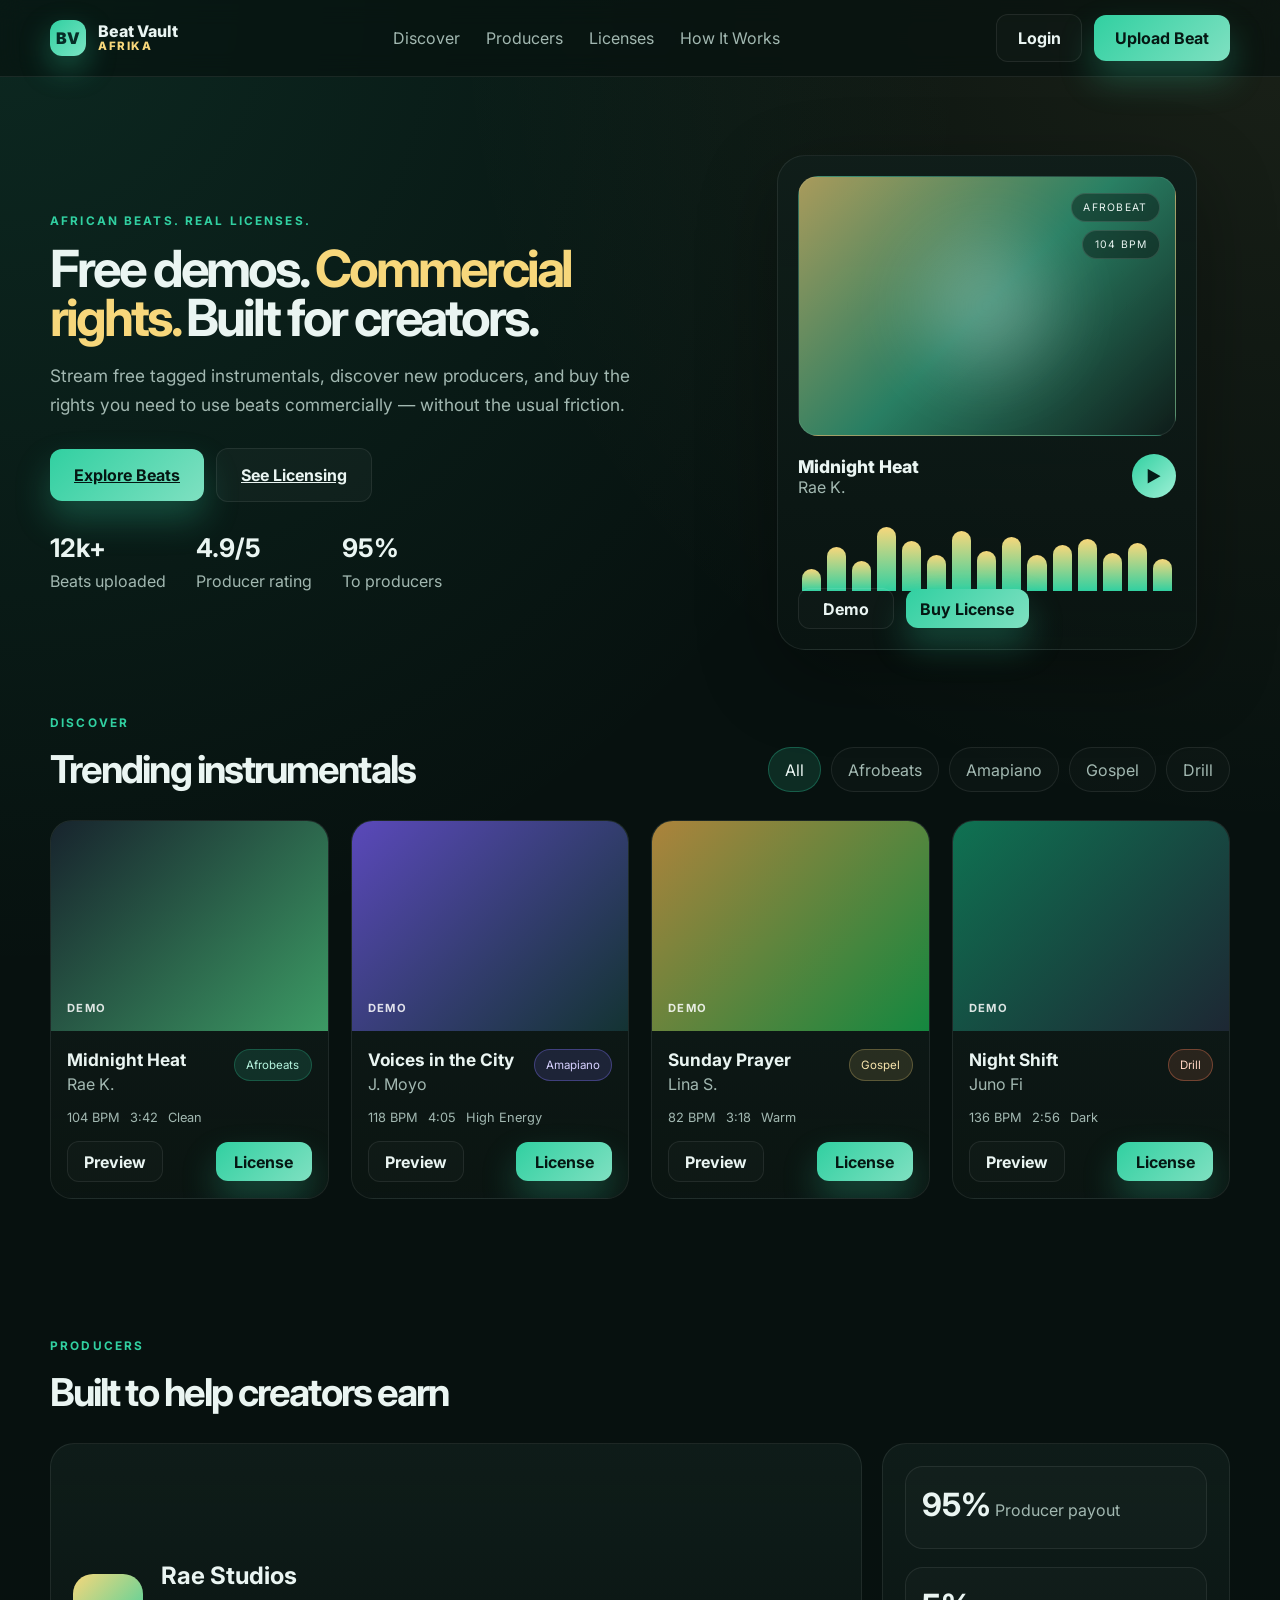
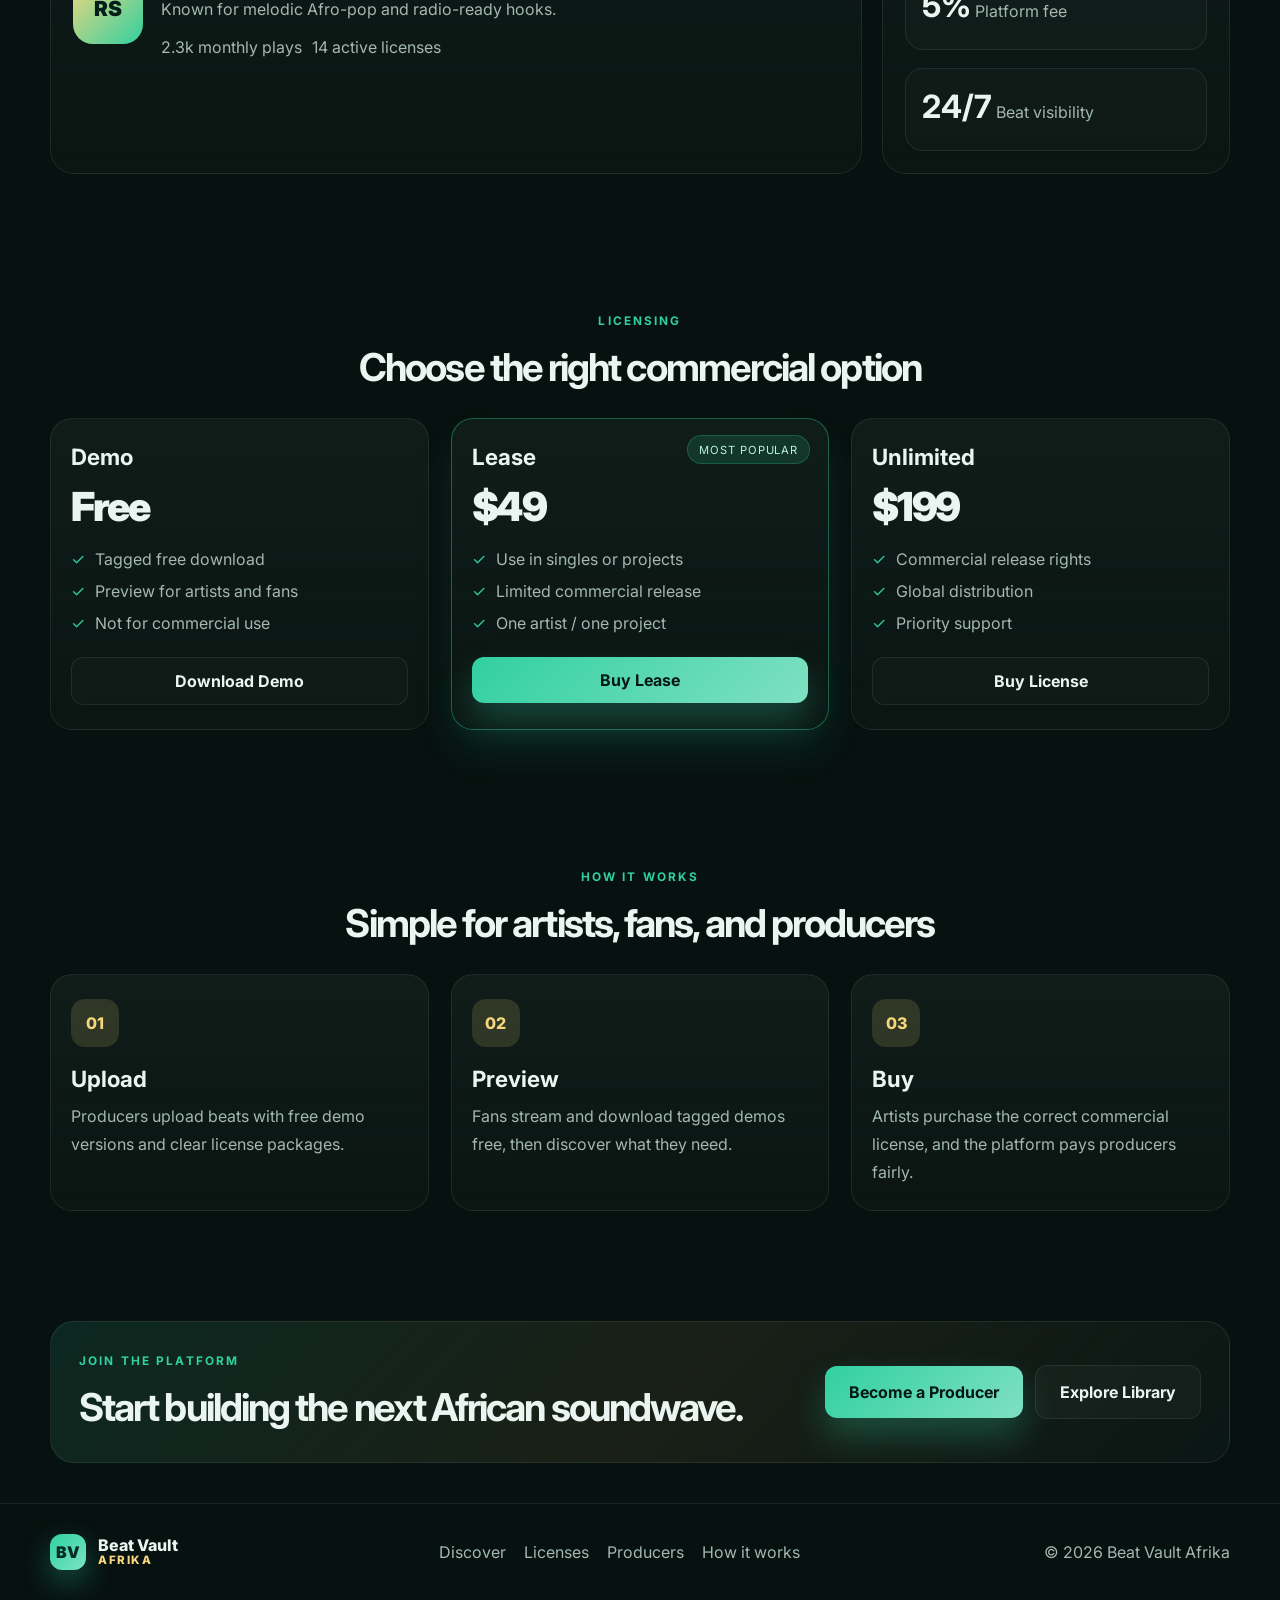
==== index.html @ 8d19d725 "Build the initial Beat Vault Afrika landing page and marketplace homepage for the new instrumental p" ====
<!DOCTYPE html>
<html lang="en">
  <head>
    <meta charset="UTF-8" />
    <meta name="viewport" content="width=device-width, initial-scale=1.0" />
    <title>Beat Vault Afrika</title>
    <meta
      name="description"
      content="Beat Vault Afrika is the free instrumental marketplace for African producers, fans, and artists. Discover tagged demo beats, buy commercial licenses, and support creators."
    />
    <link rel="preconnect" href="https://fonts.googleapis.com" />
    <link rel="preconnect" href="https://fonts.gstatic.com" crossorigin />
    <link href="https://fonts.googleapis.com/css2?family=Inter:wght@400;500;600;700;800;900&display=swap" rel="stylesheet" />
    <link rel="stylesheet" href="styles.css" />
  </head>
  <body>
    <div class="page-shell">
      <header class="topbar">
        <div class="container topbar-inner">
          <div class="brand-wrap">
            <div class="brand-mark">BV</div>
            <div class="brand-text">
              <span class="brand-name">Beat Vault</span>
              <span class="brand-location">Afrika</span>
            </div>
          </div>

          <nav class="main-nav" aria-label="Main navigation">
            <a href="#discover">Discover</a>
            <a href="#producers">Producers</a>
            <a href="#licenses">Licenses</a>
            <a href="#how-it-works">How It Works</a>
          </nav>

          <div class="nav-actions">
            <button class="ghost-btn">Login</button>
            <button class="primary-btn">Upload Beat</button>
          </div>
        </div>
      </header>

      <main>
        <section class="hero">
          <div class="container hero-grid">
            <div class="hero-copy">
              <p class="eyebrow">African beats. Real licenses.</p>
              <h1>Free demos. <span>Commercial rights.</span> Built for creators.</h1>
              <p class="hero-text">
                Stream free tagged instrumentals, discover new producers, and buy the rights you need to use beats commercially — without the usual friction.
              </p>

              <div class="hero-actions">
                <a class="primary-btn large" href="#discover">Explore Beats</a>
                <a class="secondary-btn large" href="#licenses">See Licensing</a>
              </div>

              <ul class="hero-stats" aria-label="Platform stats">
                <li>
                  <strong>12k+</strong>
                  <span>Beats uploaded</span>
                </li>
                <li>
                  <strong>4.9/5</strong>
                  <span>Producer rating</span>
                </li>
                <li>
                  <strong>95%</strong>
                  <span>To producers</span>
                </li>
              </ul>
            </div>

            <div class="hero-visual" aria-label="Featured beat card">
              <div class="visual-card">
                <div class="album-art">
                  <div class="album-glow"></div>
                  <div class="album-badges">
                    <span>AFROBEAT</span>
                    <span>104 BPM</span>
                  </div>
                </div>

                <div class="track-row">
                  <div class="track-meta">
                    <span class="track-title">Midnight Heat</span>
                    <span class="track-artist">Rae K.</span>
                  </div>
                  <button class="mini-play" aria-label="Play demo">▶</button>
                </div>

                <div class="waveform" aria-hidden="true">
                  <span></span><span></span><span></span><span></span><span></span>
                  <span></span><span></span><span></span><span></span><span></span>
                  <span></span><span></span><span></span><span></span><span></span>
                </div>

                <div class="track-actions">
                  <button class="ghost-btn small">Demo</button>
                  <button class="primary-btn small">Buy License</button>
                </div>
              </div>
            </div>
          </div>
        </section>

        <section class="discover" id="discover">
          <div class="container">
            <div class="section-header split-header">
              <div>
                <p class="eyebrow">Discover</p>
                <h2>Trending instrumentals</h2>
              </div>
              <div class="filter-group" aria-label="Beat genres filters">
                <button class="chip active">All</button>
                <button class="chip">Afrobeats</button>
                <button class="chip">Amapiano</button>
                <button class="chip">Gospel</button>
                <button class="chip">Drill</button>
              </div>
            </div>

            <div class="beat-grid">
              <article class="beat-card">
                <div class="beat-cover cover-one"><span>Demo</span></div>
                <div class="beat-info">
                  <div class="beat-head">
                    <div>
                      <h3>Midnight Heat</h3>
                      <p>Rae K.</p>
                    </div>
                    <span class="tag">Afrobeats</span>
                  </div>
                  <div class="beat-meta">
                    <span>104 BPM</span>
                    <span>3:42</span>
                    <span>Clean</span>
                  </div>
                  <div class="beat-actions">
                    <button class="ghost-btn small">Preview</button>
                    <button class="primary-btn small">License</button>
                  </div>
                </div>
              </article>

              <article class="beat-card">
                <div class="beat-cover cover-two"><span>Demo</span></div>
                <div class="beat-info">
                  <div class="beat-head">
                    <div>
                      <h3>Voices in the City</h3>
                      <p>J. Moyo</p>
                    </div>
                    <span class="tag alt">Amapiano</span>
                  </div>
                  <div class="beat-meta">
                    <span>118 BPM</span>
                    <span>4:05</span>
                    <span>High Energy</span>
                  </div>
                  <div class="beat-actions">
                    <button class="ghost-btn small">Preview</button>
                    <button class="primary-btn small">License</button>
                  </div>
                </div>
              </article>

              <article class="beat-card">
                <div class="beat-cover cover-three"><span>Demo</span></div>
                <div class="beat-info">
                  <div class="beat-head">
                    <div>
                      <h3>Sunday Prayer</h3>
                      <p>Lina S.</p>
                    </div>
                    <span class="tag soft">Gospel</span>
                  </div>
                  <div class="beat-meta">
                    <span>82 BPM</span>
                    <span>3:18</span>
                    <span>Warm</span>
                  </div>
                  <div class="beat-actions">
                    <button class="ghost-btn small">Preview</button>
                    <button class="primary-btn small">License</button>
                  </div>
                </div>
              </article>

              <article class="beat-card">
                <div class="beat-cover cover-four"><span>Demo</span></div>
                <div class="beat-info">
                  <div class="beat-head">
                    <div>
                      <h3>Night Shift</h3>
                      <p>Juno Fi</p>
                    </div>
                    <span class="tag warn">Drill</span>
                  </div>
                  <div class="beat-meta">
                    <span>136 BPM</span>
                    <span>2:56</span>
                    <span>Dark</span>
                  </div>
                  <div class="beat-actions">
                    <button class="ghost-btn small">Preview</button>
                    <button class="primary-btn small">License</button>
                  </div>
                </div>
              </article>
            </div>
          </div>
        </section>

        <section class="producers" id="producers">
          <div class="container">
            <div class="section-header">
              <p class="eyebrow">Producers</p>
              <h2>Built to help creators earn</h2>
            </div>

            <div class="producer-layout">
              <div class="producer-card main">
                <div class="producer-avatar">RS</div>
                <div class="producer-copy">
                  <h3>Rae Studios</h3>
                  <p>Known for melodic Afro-pop and radio-ready hooks.</p>
                  <div class="producer-metrics">
                    <span>2.3k monthly plays</span>
                    <span>14 active licenses</span>
                  </div>
                </div>
              </div>

              <div class="producer-card">
                <div class="mini-stat">
                  <strong>95%</strong>
                  <span>Producer payout</span>
                </div>
                <div class="mini-stat">
                  <strong>5%</strong>
                  <span>Platform fee</span>
                </div>
                <div class="mini-stat">
                  <strong>24/7</strong>
                  <span>Beat visibility</span>
                </div>
              </div>
            </div>
          </div>
        </section>

        <section class="licenses" id="licenses">
          <div class="container">
            <div class="section-header center">
              <p class="eyebrow">Licensing</p>
              <h2>Choose the right commercial option</h2>
            </div>

            <div class="pricing-grid">
              <div class="pricing-card">
                <h3>Demo</h3>
                <div class="price">Free</div>
                <ul>
                  <li>Tagged free download</li>
                  <li>Preview for artists and fans</li>
                  <li>Not for commercial use</li>
                </ul>
                <button class="ghost-btn full">Download Demo</button>
              </div>

              <div class="pricing-card featured">
                <div class="badge">Most Popular</div>
                <h3>Lease</h3>
                <div class="price">$49</div>
                <ul>
                  <li>Use in singles or projects</li>
                  <li>Limited commercial release</li>
                  <li>One artist / one project</li>
                </ul>
                <button class="primary-btn full">Buy Lease</button>
              </div>

              <div class="pricing-card">
                <h3>Unlimited</h3>
                <div class="price">$199</div>
                <ul>
                  <li>Commercial release rights</li>
                  <li>Global distribution</li>
                  <li>Priority support</li>
                </ul>
                <button class="ghost-btn full">Buy License</button>
              </div>
            </div>
          </div>
        </section>

        <section class="how-it-works" id="how-it-works">
          <div class="container">
            <div class="section-header center">
              <p class="eyebrow">How it works</p>
              <h2>Simple for artists, fans, and producers</h2>
            </div>

            <div class="steps-grid">
              <div class="step-card">
                <span class="step-number">01</span>
                <h3>Upload</h3>
                <p>Producers upload beats with free demo versions and clear license packages.</p>
              </div>

              <div class="step-card">
                <span class="step-number">02</span>
                <h3>Preview</h3>
                <p>Fans stream and download tagged demos free, then discover what they need.</p>
              </div>

              <div class="step-card">
                <span class="step-number">03</span>
                <h3>Buy</h3>
                <p>Artists purchase the correct commercial license, and the platform pays producers fairly.</p>
              </div>
            </div>
          </div>
        </section>

        <section class="cta">
          <div class="container cta-box">
            <div>
              <p class="eyebrow">Join the platform</p>
              <h2>Start building the next African soundwave.</h2>
            </div>
            <div class="cta-actions">
              <button class="primary-btn large">Become a Producer</button>
              <button class="secondary-btn large">Explore Library</button>
            </div>
          </div>
        </section>
      </main>

      <footer class="footer">
        <div class="container footer-inner">
          <div>
            <div class="brand-wrap footer-brand">
              <div class="brand-mark">BV</div>
              <div class="brand-text">
                <span class="brand-name">Beat Vault</span>
                <span class="brand-location">Afrika</span>
              </div>
            </div>
          </div>

          <div class="footer-links">
            <a href="#discover">Discover</a>
            <a href="#licenses">Licenses</a>
            <a href="#producers">Producers</a>
            <a href="#how-it-works">How it works</a>
          </div>

          <div class="footer-copy">
            © 2026 Beat Vault Afrika
          </div>
        </div>
      </footer>
    </div>

    <script src="script.js"></script>
  </body>
</html>
---- styles.css ----
:root {
  --bg: #07110f;
  --bg-soft: #0b1715;
  --panel: rgba(13, 28, 25, 0.8);
  --panel-strong: #101e1a;
  --card: #0f1d1a;
  --card-2: #142821;
  --line: rgba(255, 255, 255, 0.08);
  --text: #eaf5f2;
  --muted: #a2b8b1;
  --green: #31d0a1;
  --green-soft: rgba(49, 208, 161, 0.14);
  --gold: #f7d77b;
  --gold-soft: rgba(247, 215, 123, 0.14);
  --shadow: 0 25px 80px rgba(0, 0, 0, 0.32);
}

* {
  box-sizing: border-box;
}

html {
  scroll-behavior: smooth;
}

body {
  margin: 0;
  font-family: "Inter", sans-serif;
  background:
    radial-gradient(circle at top left, rgba(49, 208, 161, 0.12), transparent 28%),
    radial-gradient(circle at top right, rgba(247, 215, 123, 0.08), transparent 24%),
    var(--bg);
  color: var(--text);
}

img {
  max-width: 100%;
  display: block;
}

button,
a {
  font: inherit;
}

button {
  cursor: pointer;
  border: 0;
}

.page-shell {
  min-height: 100vh;
}

.container {
  width: min(1180px, calc(100% - 32px));
  margin: 0 auto;
}

.topbar {
  position: sticky;
  top: 0;
  z-index: 50;
  backdrop-filter: blur(12px);
  background: rgba(7, 17, 15, 0.65);
  border-bottom: 1px solid var(--line);
}

.topbar-inner {
  display: flex;
  align-items: center;
  justify-content: space-between;
  min-height: 76px;
  gap: 20px;
}

.brand-wrap {
  display: flex;
  align-items: center;
  gap: 12px;
}

.brand-mark {
  display: grid;
  place-items: center;
  width: 36px;
  height: 36px;
  border-radius: 12px;
  background: linear-gradient(135deg, var(--green), #7ae4c3);
  color: #062c26;
  font-weight: 900;
  box-shadow: 0 12px 30px rgba(49, 208, 161, 0.35);
}

.brand-text {
  display: flex;
  flex-direction: column;
  line-height: 1.1;
}

.brand-name,
.brand-location {
  font-weight: 800;
}

.brand-location {
  color: var(--gold);
  font-size: 0.72rem;
  letter-spacing: 0.14em;
  text-transform: uppercase;
}

.main-nav {
  display: flex;
  align-items: center;
  gap: 26px;
}

.main-nav a,
.footer-links a {
  color: var(--muted);
  text-decoration: none;
  transition: color 0.2s ease;
}

.main-nav a:hover,
.footer-links a:hover {
  color: var(--text);
}

.nav-actions,
.hero-actions,
.track-actions,
.cta-actions,
.beat-actions {
  display: flex;
  align-items: center;
  gap: 12px;
}

.primary-btn,
.secondary-btn,
.ghost-btn {
  display: inline-flex;
  align-items: center;
  justify-content: center;
  border-radius: 12px;
  padding: 0.8rem 1.3rem;
  font-weight: 700;
  transition: transform 0.2s ease, box-shadow 0.2s ease, background 0.2s ease;
}

.primary-btn {
  background: linear-gradient(135deg, var(--green), #7fe0c1);
  color: #051713;
  box-shadow: 0 18px 35px rgba(49, 208, 161, 0.28);
}

.secondary-btn {
  background: rgba(255, 255, 255, 0.03);
  color: var(--text);
  border: 1px solid var(--line);
}

.ghost-btn {
  background: rgba(255, 255, 255, 0.02);
  color: var(--text);
  border: 1px solid var(--line);
}

.primary-btn:hover,
.secondary-btn:hover,
.ghost-btn:hover {
  transform: translateY(-1px);
}

.small {
  min-width: 96px;
  padding: 0.6rem 0.9rem;
}

.large {
  padding: 1rem 1.5rem;
}

.full {
  width: 100%;
}

.hero {
  padding: 78px 0 36px;
}

.hero-grid {
  display: grid;
  grid-template-columns: 1.15fr 0.85fr;
  align-items: center;
  gap: 36px;
}

.eyebrow {
  margin: 0 0 16px;
  color: var(--green);
  text-transform: uppercase;
  letter-spacing: 0.18em;
  font-weight: 700;
  font-size: 0.74rem;
}

.hero-copy h1 {
  font-size: clamp(2.8rem, 4vw, 5rem);
  line-height: 0.96;
  letter-spacing: -0.06em;
  max-width: 620px;
  margin: 0;
}

.hero-copy h1 span {
  color: var(--gold);
}

.hero-text {
  max-width: 590px;
  color: var(--muted);
  font-size: 1.08rem;
  line-height: 1.72;
  margin: 18px 0 28px;
}

.hero-stats {
  list-style: none;
  padding: 0;
  margin: 30px 0 0;
  display: flex;
  flex-wrap: wrap;
  gap: 26px;
}

.hero-stats li {
  min-width: 120px;
}

.hero-stats strong {
  display: block;
  font-size: clamp(1.4rem, 2vw, 2rem);
  margin-bottom: 8px;
}

.hero-stats span {
  color: var(--muted);
}

.hero-visual {
  display: flex;
  justify-content: center;
}

.visual-card {
  width: min(420px, 100%);
  background: linear-gradient(180deg, rgba(16, 30, 26, 0.98), rgba(10, 21, 18, 0.9));
  border: 1px solid var(--line);
  border-radius: 28px;
  box-shadow: var(--shadow);
  padding: 20px;
}

.album-art {
  position: relative;
  min-height: 260px;
  border-radius: 20px;
  background: linear-gradient(135deg, rgba(235, 209, 120, 0.7), rgba(56, 182, 141, 0.65), rgba(15, 29, 26, 0.95));
  overflow: hidden;
  border: 1px solid rgba(255, 255, 255, 0.08);
}

.album-glow {
  position: absolute;
  inset: 25px;
  border-radius: 50%;
  background: radial-gradient(circle, rgba(255,255,255,0.34), transparent 50%);
  filter: blur(30px);
}

.album-badges {
  position: absolute;
  inset: 16px 16px auto auto;
  display: flex;
  flex-direction: column;
  align-items: flex-end;
  gap: 8px;
}

.album-badges span {
  background: rgba(7, 17, 15, 0.45);
  border: 1px solid rgba(255, 255, 255, 0.12);
  backdrop-filter: blur(4px);
  padding: 0.44rem 0.7rem;
  border-radius: 999px;
  font-size: 0.65rem;
  letter-spacing: 0.12em;
  text-transform: uppercase;
}

.track-row {
  display: flex;
  align-items: center;
  justify-content: space-between;
  gap: 14px;
  margin-top: 18px;
}

.track-meta {
  display: flex;
  flex-direction: column;
}

.track-title {
  font-size: 1.1rem;
  font-weight: 800;
}

.track-artist {
  color: var(--muted);
}

.mini-play {
  width: 44px;
  height: 44px;
  border-radius: 50%;
  background: linear-gradient(135deg, var(--green), #9ff0d6);
  color: #041b17;
  font-size: 1rem;
  font-weight: 800;
}

.waveform {
  display: grid;
  grid-template-columns: repeat(15, minmax(0, 1fr));
  align-items: end;
  gap: 6px;
  height: 52px;
  margin-top: 18px;
  padding: 11px 4px 0;
}

.waveform span {
  display: block;
  border-radius: 999px 999px 0 0;
  background: linear-gradient(180deg, var(--gold), var(--green));
  height: calc(var(--h, 18) * 2px);
  animation: pulse 1.6s ease-in-out infinite;
  animation-delay: calc(var(--i, 0) * 60ms);
}

.waveform span:nth-child(1) { --h: 11; --i: 1; }
.waveform span:nth-child(2) { --h: 22; --i: 2; }
.waveform span:nth-child(3) { --h: 15; --i: 3; }
.waveform span:nth-child(4) { --h: 32; --i: 4; }
.waveform span:nth-child(5) { --h: 25; --i: 5; }
.waveform span:nth-child(6) { --h: 18; --i: 6; }
.waveform span:nth-child(7) { --h: 30; --i: 7; }
.waveform span:nth-child(8) { --h: 20; --i: 8; }
.waveform span:nth-child(9) { --h: 27; --i: 9; }
.waveform span:nth-child(10) { --h: 18; --i: 10; }
.waveform span:nth-child(11) { --h: 23; --i: 11; }
.waveform span:nth-child(12) { --h: 26; --i: 12; }
.waveform span:nth-child(13) { --h: 19; --i: 13; }
.waveform span:nth-child(14) { --h: 24; --i: 14; }
.waveform span:nth-child(15) { --h: 16; --i: 15; }

@keyframes pulse {
  0%, 100% { opacity: 0.5; transform: scaleY(0.88); }
  50% { opacity: 1; transform: scaleY(1.08); }
}

.track-actions {
  margin-top: 20px;
}

.discover,
.producers,
.licenses,
.how-it-works {
  padding: 30px 0 110px;
}

.section-header {
  margin-bottom: 28px;
}

.section-header h2 {
  margin: 0;
  font-size: clamp(2rem, 3vw, 3rem);
  letter-spacing: -0.05em;
}

.split-header {
  display: flex;
  justify-content: space-between;
  align-items: end;
  gap: 20px;
}

.filter-group {
  display: flex;
  flex-wrap: wrap;
  gap: 10px;
}

.chip {
  background: rgba(255, 255, 255, 0.02);
  border: 1px solid var(--line);
  color: var(--muted);
  padding: 0.72rem 1rem;
  border-radius: 999px;
}

.chip.active {
  background: var(--green-soft);
  color: var(--text);
  border-color: rgba(49, 208, 161, 0.3);
}

.beat-grid {
  display: grid;
  grid-template-columns: repeat(4, minmax(0, 1fr));
  gap: 22px;
}

.beat-card {
  background: linear-gradient(180deg, rgba(15, 29, 26, 0.92), rgba(12, 22, 19, 0.8));
  border: 1px solid var(--line);
  border-radius: 22px;
  overflow: hidden;
}

.beat-cover {
  position: relative;
  height: 210px;
  display: flex;
  align-items: flex-end;
  justify-content: flex-start;
  padding: 16px;
  font-weight: 700;
  letter-spacing: 0.12em;
  text-transform: uppercase;
  font-size: 0.7rem;
  color: rgba(255,255,255,0.85);
}

.cover-one {
  background: linear-gradient(135deg, rgba(30, 41, 59, 0.6), rgba(72, 187, 120, 0.8));
}

.cover-two {
  background: linear-gradient(135deg, rgba(123, 92, 255, 0.7), rgba(21, 58, 58, 0.8));
}

.cover-three {
  background: linear-gradient(135deg, rgba(240, 175, 74, 0.7), rgba(22, 163, 74, 0.8));
}

.cover-four {
  background: linear-gradient(135deg, rgba(16, 185, 129, 0.55), rgba(31, 41, 55, 0.9));
}

.beat-info {
  padding: 18px 16px 16px;
}

.beat-head {
  display: flex;
  align-items: flex-start;
  justify-content: space-between;
  gap: 12px;
}

.beat-head h3 {
  margin: 0;
  font-size: 1.08rem;
}

.beat-head p {
  margin: 4px 0 0;
  color: var(--muted);
}

.tag {
  display: inline-flex;
  align-items: center;
  justify-content: center;
  border-radius: 999px;
  padding: 0.5rem 0.7rem;
  font-size: 0.72rem;
  background: var(--green-soft);
  color: #b6f4df;
  border: 1px solid rgba(49, 208, 161, 0.25);
}

.tag.alt {
  background: rgba(131, 117, 255, 0.15);
  border-color: rgba(131, 117, 255, 0.35);
  color: #d7d1ff;
}

.tag.soft {
  background: rgba(247, 215, 123, 0.12);
  border-color: rgba(247, 215, 123, 0.25);
  color: #f8e5ad;
}

.tag.warn {
  background: rgba(255, 128, 91, 0.12);
  border-color: rgba(255, 128, 91, 0.35);
  color: #ffd4c3;
}

.beat-meta {
  display: flex;
  flex-wrap: wrap;
  gap: 10px;
  margin-top: 16px;
  color: var(--muted);
  font-size: 0.8rem;
}

.beat-actions {
  justify-content: space-between;
  margin-top: 16px;
}

.producer-layout {
  display: grid;
  grid-template-columns: 1.4fr 0.6fr;
  gap: 20px;
}

.producer-card {
  background: linear-gradient(180deg, rgba(15, 29, 26, 0.96), rgba(12, 22, 19, 0.82));
  border: 1px solid var(--line);
  border-radius: 24px;
  padding: 22px;
}

.producer-card.main {
  display: flex;
  align-items: center;
  gap: 18px;
}

.producer-avatar {
  display: grid;
  place-items: center;
  width: 70px;
  height: 70px;
  border-radius: 20px;
  background: linear-gradient(135deg, var(--gold), var(--green));
  color: #061e1a;
  font-weight: 900;
  font-size: 1.3rem;
}

.producer-copy h3 {
  margin: 0 0 6px;
  font-size: 1.5rem;
}

.producer-copy p {
  margin: 0;
  color: var(--muted);
  line-height: 1.7;
}

.producer-metrics {
  display: flex;
  flex-wrap: wrap;
  gap: 10px;
  margin-top: 14px;
}

.producer-metrics span,
.mini-stat span {
  color: var(--muted);
}

.producer-card:not(.main) {
  display: grid;
  gap: 18px;
}

.mini-stat {
  background: rgba(255, 255, 255, 0.02);
  border: 1px solid var(--line);
  border-radius: 18px;
  padding: 18px 16px;
}

.mini-stat strong {
  display: inline-block;
  font-size: 2rem;
  margin-bottom: 6px;
}

.center {
  text-align: center;
}

.pricing-grid {
  display: grid;
  grid-template-columns: repeat(3, minmax(0, 1fr));
  gap: 22px;
}

.pricing-card {
  position: relative;
  background: linear-gradient(180deg, rgba(16, 30, 26, 0.96), rgba(12, 22, 19, 0.82));
  border: 1px solid var(--line);
  border-radius: 22px;
  padding: 24px 20px;
}

.pricing-card.featured {
  border-color: rgba(49, 208, 161, 0.4);
  box-shadow: 0 22px 40px rgba(49, 208, 161, 0.1);
}

.badge {
  position: absolute;
  top: 16px;
  right: 18px;
  background: var(--green-soft);
  border: 1px solid rgba(49, 208, 161, 0.25);
  color: #b8f4df;
  font-size: 0.7rem;
  letter-spacing: 0.08em;
  text-transform: uppercase;
  border-radius: 999px;
  padding: 0.4rem 0.7rem;
}

.pricing-card h3 {
  margin: 0 0 12px;
  font-size: 1.4rem;
}

.price {
  font-size: 2.5rem;
  font-weight: 900;
  letter-spacing: -0.06em;
  margin-bottom: 18px;
}

.pricing-card ul {
  list-style: none;
  padding: 0;
  margin: 0 0 24px;
  display: grid;
  gap: 12px;
  color: var(--muted);
}

.pricing-card li::before {
  content: "✓";
  color: var(--green);
  margin-right: 10px;
}

.steps-grid {
  display: grid;
  grid-template-columns: repeat(3, minmax(0, 1fr));
  gap: 22px;
}

.step-card {
  background: linear-gradient(180deg, rgba(16, 30, 26, 0.96), rgba(12, 22, 19, 0.82));
  border: 1px solid var(--line);
  border-radius: 22px;
  padding: 24px 20px;
}

.step-number {
  display: inline-flex;
  align-items: center;
  justify-content: center;
  width: 48px;
  height: 48px;
  border-radius: 14px;
  margin-bottom: 18px;
  background: var(--gold-soft);
  color: var(--gold);
  font-weight: 800;
}

.step-card h3 {
  margin: 0 0 10px;
  font-size: 1.4rem;
}

.step-card p {
  margin: 0;
  color: var(--muted);
  line-height: 1.75;
}

.cta {
  padding: 0 0 40px;
}

.cta-box {
  display: flex;
  align-items: center;
  justify-content: space-between;
  gap: 18px;
  background: linear-gradient(135deg, rgba(49, 208, 161, 0.12), rgba(247, 215, 123, 0.08), rgba(11, 23, 21, 0.96));
  border: 1px solid rgba(255, 255, 255, 0.08);
  border-radius: 24px;
  padding: 32px 28px;
}

.cta-box h2 {
  margin: 0;
  font-size: clamp(1.9rem, 3vw, 2.8rem);
  letter-spacing: -0.05em;
}

.footer {
  padding: 30px 0 60px;
  border-top: 1px solid var(--line);
}

.footer-inner {
  display: flex;
  align-items: center;
  justify-content: space-between;
  gap: 20px;
}

.footer-brand {
  margin-right: 16px;
}

.footer-links {
  display: flex;
  align-items: center;
  gap: 18px;
  flex-wrap: wrap;
}

.footer-copy {
  color: var(--muted);
}

@media (max-width: 980px) {
  .hero-grid,
  .producer-layout,
  .pricing-grid,
  .steps-grid,
  .beat-grid {
    grid-template-columns: 1fr 1fr;
  }

  .hero-grid {
    grid-template-columns: 1fr;
  }

  .main-nav {
    display: none;
  }

  .nav-actions {
    margin-left: auto;
  }
}

@media (max-width: 720px) {
  .beat-grid,
  .pricing-grid,
  .steps-grid,
  .producer-layout {
    grid-template-columns: 1fr;
  }

  .split-header,
  .cta-box,
  .footer-inner {
    flex-direction: column;
    align-items: flex-start;
  }

  .hero {
    padding-top: 54px;
  }

  .nav-actions {
    display: none;
  }

  .hero-copy h1 {
    max-width: 100%;
  }

  .filter-group {
    width: 100%;
  }
}
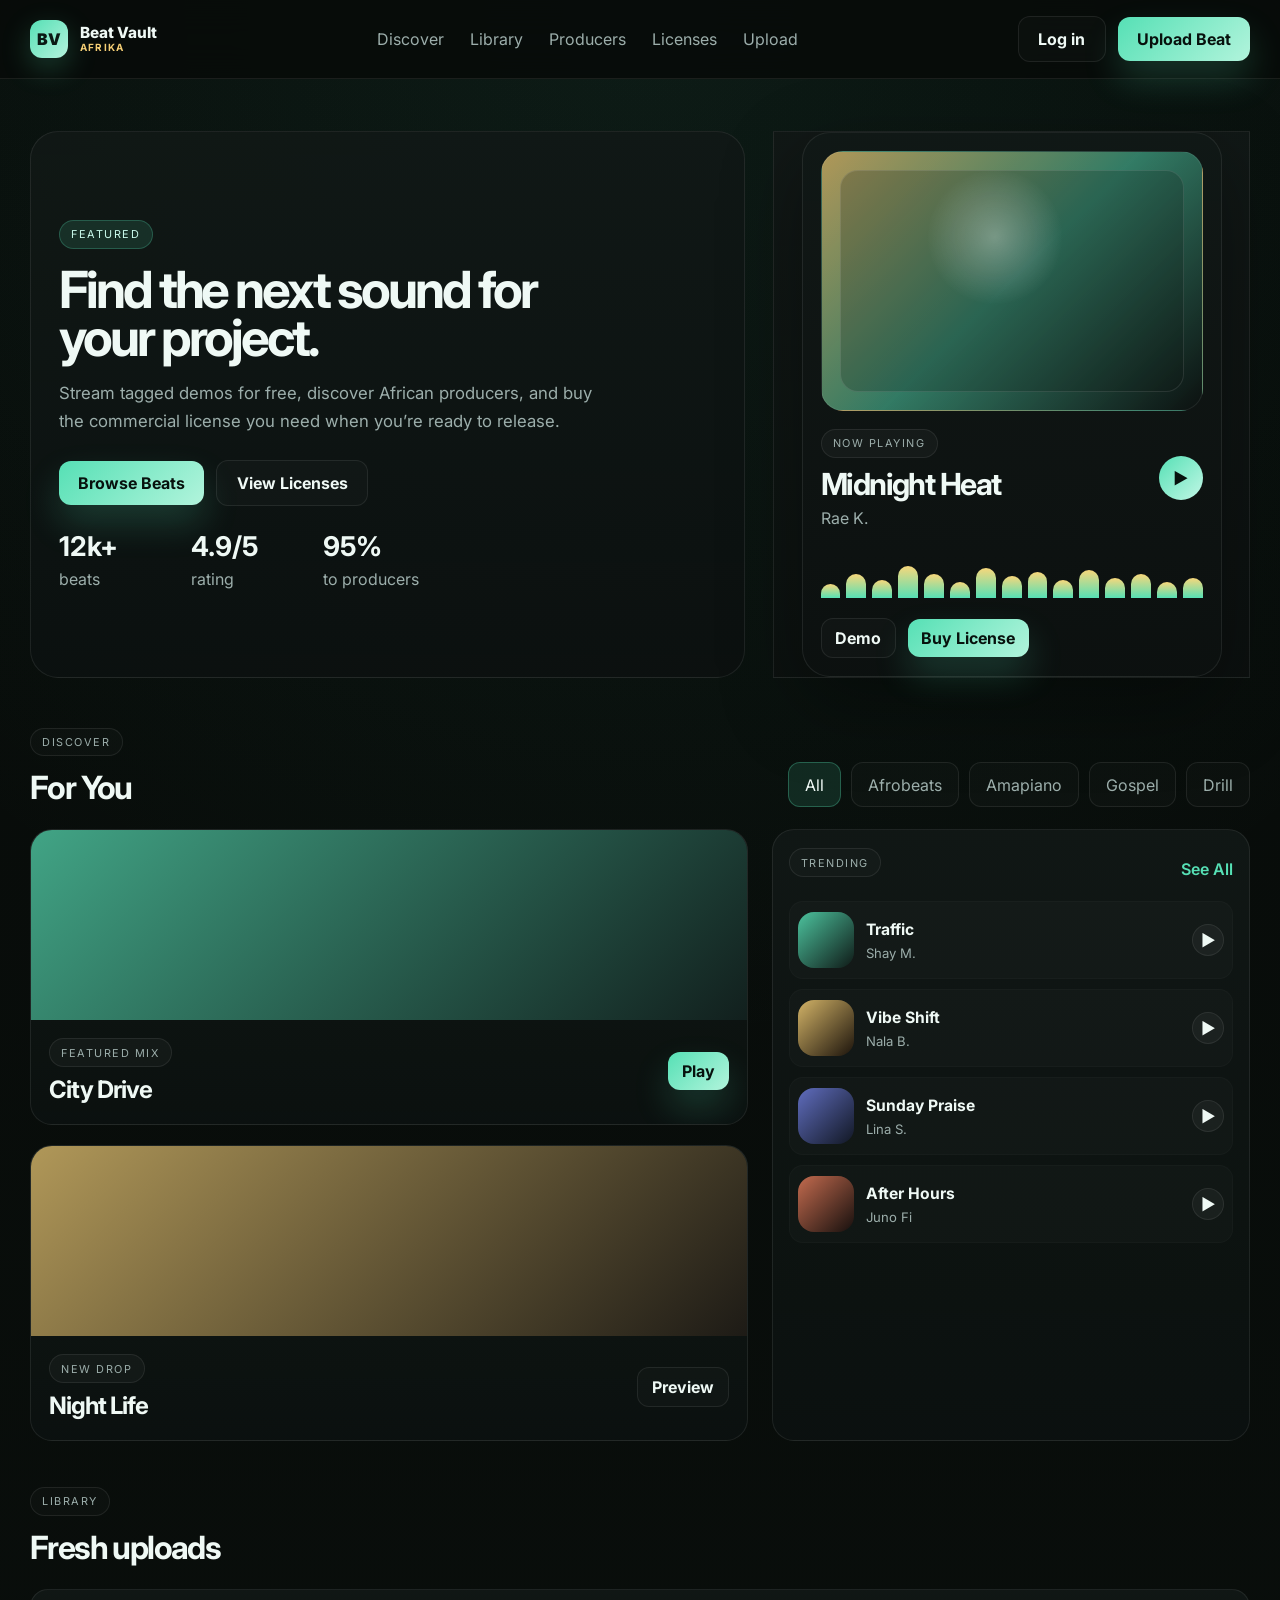
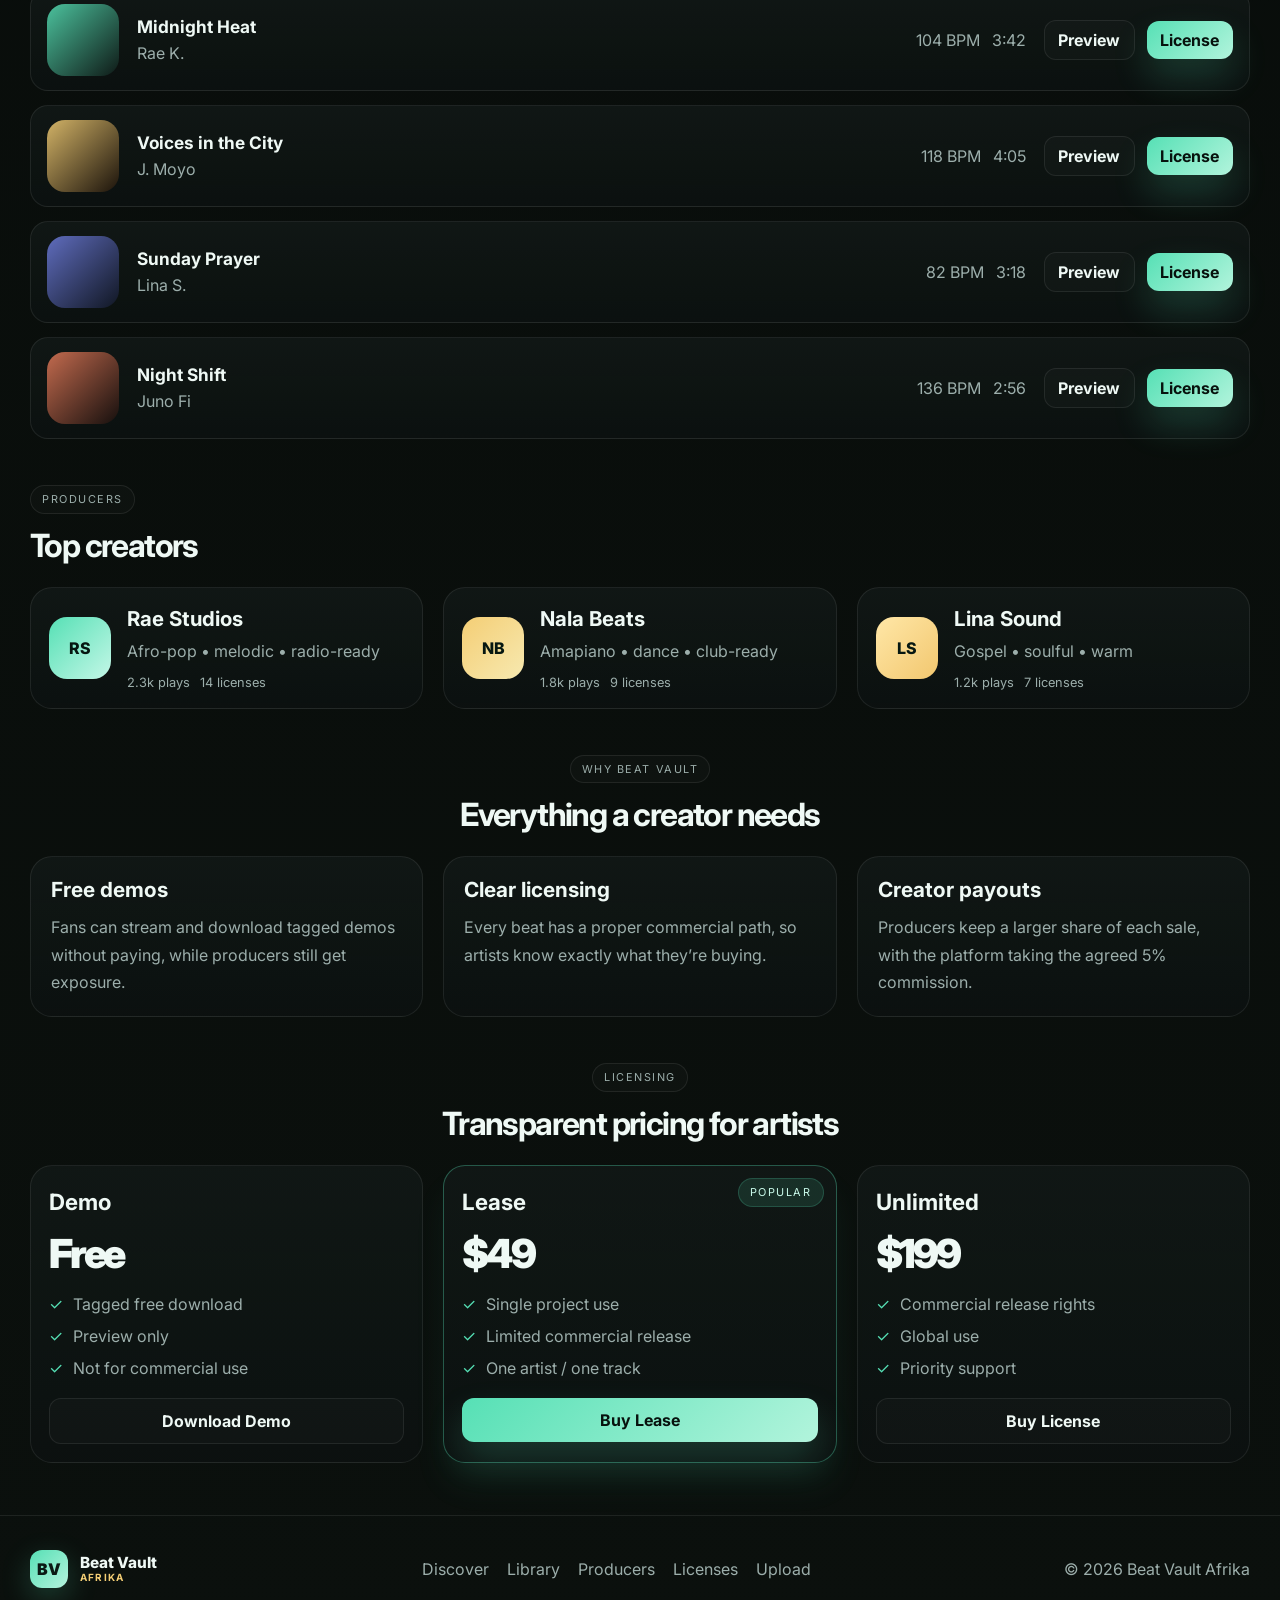
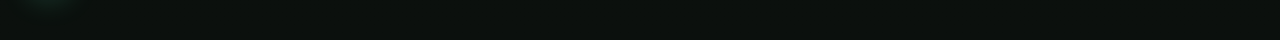
==== commit 11c6ccc4: "Improve the Beat Vault Afrika site by linking all actions to real sections/pages and adding an uploa" ====
--- a/index.html
+++ b/index.html
@@ -6,7 +6,7 @@
     <title>Beat Vault Afrika</title>
     <meta
       name="description"
-      content="Beat Vault Afrika is the free instrumental marketplace for African producers, fans, and artists. Discover tagged demo beats, buy commercial licenses, and support creators."
+      content="Beat Vault Afrika is an African instrumental marketplace for free demos, beat discovery, and commercial licensing."
     />
     <link rel="preconnect" href="https://fonts.googleapis.com" />
     <link rel="preconnect" href="https://fonts.gstatic.com" crossorigin />
@@ -14,324 +14,359 @@
     <link rel="stylesheet" href="styles.css" />
   </head>
   <body>
-    <div class="page-shell">
+    <div class="site-shell">
       <header class="topbar">
         <div class="container topbar-inner">
           <div class="brand-wrap">
             <div class="brand-mark">BV</div>
             <div class="brand-text">
               <span class="brand-name">Beat Vault</span>
-              <span class="brand-location">Afrika</span>
-            </div>
-          </div>
-
-          <nav class="main-nav" aria-label="Main navigation">
+              <span class="brand-location">AFRIKA</span>
+            </div>
+          </div>
+
+          <nav class="main-nav" aria-label="Main nav">
             <a href="#discover">Discover</a>
+            <a href="#library">Library</a>
             <a href="#producers">Producers</a>
             <a href="#licenses">Licenses</a>
-            <a href="#how-it-works">How It Works</a>
+            <a href="upload.html">Upload</a>
           </nav>
 
           <div class="nav-actions">
-            <button class="ghost-btn">Login</button>
-            <button class="primary-btn">Upload Beat</button>
+            <a href="upload.html" class="ghost-btn">Log in</a>
+            <a href="upload.html" class="primary-btn">Upload Beat</a>
           </div>
         </div>
       </header>
 
-      <main>
-        <section class="hero">
-          <div class="container hero-grid">
-            <div class="hero-copy">
-              <p class="eyebrow">African beats. Real licenses.</p>
-              <h1>Free demos. <span>Commercial rights.</span> Built for creators.</h1>
-              <p class="hero-text">
-                Stream free tagged instrumentals, discover new producers, and buy the rights you need to use beats commercially — without the usual friction.
-              </p>
-
-              <div class="hero-actions">
-                <a class="primary-btn large" href="#discover">Explore Beats</a>
-                <a class="secondary-btn large" href="#licenses">See Licensing</a>
-              </div>
-
-              <ul class="hero-stats" aria-label="Platform stats">
+      <main class="container main-layout">
+        <section class="hero-panel">
+          <div class="hero-left">
+            <div class="hero-badge">Featured</div>
+            <h1>Find the next sound for your project.</h1>
+            <p>
+              Stream tagged demos for free, discover African producers, and buy
+              the commercial license you need when you’re ready to release.
+            </p>
+
+            <div class="hero-actions">
+              <a href="#discover" class="primary-btn">Browse Beats</a>
+              <a href="#licenses" class="ghost-btn">View Licenses</a>
+            </div>
+
+            <div class="mini-stats">
+              <div>
+                <strong>12k+</strong>
+                <span>beats</span>
+              </div>
+              <div>
+                <strong>4.9/5</strong>
+                <span>rating</span>
+              </div>
+              <div>
+                <strong>95%</strong>
+                <span>to producers</span>
+              </div>
+            </div>
+          </div>
+
+          <div class="hero-right">
+            <div class="now-playing-card">
+              <div class="album-visual">
+                <div class="album-visual-inner"></div>
+              </div>
+              <div class="now-playing-top">
+                <div>
+                  <div class="music-label">NOW PLAYING</div>
+                  <h2>Midnight Heat</h2>
+                  <span>Rae K.</span>
+                </div>
+                <button class="play-btn" aria-label="Play">▶</button>
+              </div>
+              <div class="wave-form" aria-hidden="true">
+                <span></span><span></span><span></span><span></span><span></span>
+                <span></span><span></span><span></span><span></span><span></span>
+                <span></span><span></span><span></span><span></span><span></span>
+              </div>
+              <div class="now-playing-actions">
+                <a href="#library" class="ghost-btn small">Demo</a>
+                <a href="#licenses" class="primary-btn small">Buy License</a>
+              </div>
+            </div>
+          </div>
+        </section>
+
+        <section class="streaming-section" id="discover">
+          <div class="section-head">
+            <div>
+              <span class="section-kicker">Discover</span>
+              <h3>For You</h3>
+            </div>
+            <div class="chip-row">
+              <button class="chip active" type="button">All</button>
+              <button class="chip" type="button">Afrobeats</button>
+              <button class="chip" type="button">Amapiano</button>
+              <button class="chip" type="button">Gospel</button>
+              <button class="chip" type="button">Drill</button>
+            </div>
+          </div>
+
+          <div class="feed-layout">
+            <div class="feature-stack">
+              <article class="large-feature">
+                <div class="feature-cover cover-one"></div>
+                <div class="feature-meta">
+                  <div>
+                    <div class="music-label">FEATURED MIX</div>
+                    <h4>City Drive</h4>
+                  </div>
+                  <a href="#library" class="primary-btn small">Play</a>
+                </div>
+              </article>
+
+              <article class="large-feature alt">
+                <div class="feature-cover cover-two"></div>
+                <div class="feature-meta">
+                  <div>
+                    <div class="music-label">NEW DROP</div>
+                    <h4>Night Life</h4>
+                  </div>
+                  <a href="#library" class="ghost-btn small">Preview</a>
+                </div>
+              </article>
+            </div>
+
+            <aside class="trending-panel">
+              <div class="panel-head">
+                <span class="section-kicker">Trending</span>
+                <a href="#library">See All</a>
+              </div>
+
+              <ul class="trend-list">
                 <li>
-                  <strong>12k+</strong>
-                  <span>Beats uploaded</span>
+                  <div class="trend-cover c1"></div>
+                  <div class="trend-copy">
+                    <strong>Traffic</strong>
+                    <span>Shay M.</span>
+                  </div>
+                  <button class="play-dot" aria-label="Play trace">▶</button>
                 </li>
                 <li>
-                  <strong>4.9/5</strong>
-                  <span>Producer rating</span>
+                  <div class="trend-cover c2"></div>
+                  <div class="trend-copy">
+                    <strong>Vibe Shift</strong>
+                    <span>Nala B.</span>
+                  </div>
+                  <button class="play-dot" aria-label="Play trace">▶</button>
                 </li>
                 <li>
-                  <strong>95%</strong>
-                  <span>To producers</span>
+                  <div class="trend-cover c3"></div>
+                  <div class="trend-copy">
+                    <strong>Sunday Praise</strong>
+                    <span>Lina S.</span>
+                  </div>
+                  <button class="play-dot" aria-label="Play trace">▶</button>
+                </li>
+                <li>
+                  <div class="trend-cover c4"></div>
+                  <div class="trend-copy">
+                    <strong>After Hours</strong>
+                    <span>Juno Fi</span>
+                  </div>
+                  <button class="play-dot" aria-label="Play trace">▶</button>
                 </li>
               </ul>
-            </div>
-
-            <div class="hero-visual" aria-label="Featured beat card">
-              <div class="visual-card">
-                <div class="album-art">
-                  <div class="album-glow"></div>
-                  <div class="album-badges">
-                    <span>AFROBEAT</span>
-                    <span>104 BPM</span>
-                  </div>
-                </div>
-
-                <div class="track-row">
-                  <div class="track-meta">
-                    <span class="track-title">Midnight Heat</span>
-                    <span class="track-artist">Rae K.</span>
-                  </div>
-                  <button class="mini-play" aria-label="Play demo">▶</button>
-                </div>
-
-                <div class="waveform" aria-hidden="true">
-                  <span></span><span></span><span></span><span></span><span></span>
-                  <span></span><span></span><span></span><span></span><span></span>
-                  <span></span><span></span><span></span><span></span><span></span>
-                </div>
-
-                <div class="track-actions">
-                  <button class="ghost-btn small">Demo</button>
-                  <button class="primary-btn small">Buy License</button>
-                </div>
-              </div>
-            </div>
-          </div>
-        </section>
-
-        <section class="discover" id="discover">
-          <div class="container">
-            <div class="section-header split-header">
-              <div>
-                <p class="eyebrow">Discover</p>
-                <h2>Trending instrumentals</h2>
-              </div>
-              <div class="filter-group" aria-label="Beat genres filters">
-                <button class="chip active">All</button>
-                <button class="chip">Afrobeats</button>
-                <button class="chip">Amapiano</button>
-                <button class="chip">Gospel</button>
-                <button class="chip">Drill</button>
-              </div>
-            </div>
-
-            <div class="beat-grid">
-              <article class="beat-card">
-                <div class="beat-cover cover-one"><span>Demo</span></div>
-                <div class="beat-info">
-                  <div class="beat-head">
-                    <div>
-                      <h3>Midnight Heat</h3>
-                      <p>Rae K.</p>
-                    </div>
-                    <span class="tag">Afrobeats</span>
-                  </div>
-                  <div class="beat-meta">
-                    <span>104 BPM</span>
-                    <span>3:42</span>
-                    <span>Clean</span>
-                  </div>
-                  <div class="beat-actions">
-                    <button class="ghost-btn small">Preview</button>
-                    <button class="primary-btn small">License</button>
-                  </div>
-                </div>
-              </article>
-
-              <article class="beat-card">
-                <div class="beat-cover cover-two"><span>Demo</span></div>
-                <div class="beat-info">
-                  <div class="beat-head">
-                    <div>
-                      <h3>Voices in the City</h3>
-                      <p>J. Moyo</p>
-                    </div>
-                    <span class="tag alt">Amapiano</span>
-                  </div>
-                  <div class="beat-meta">
-                    <span>118 BPM</span>
-                    <span>4:05</span>
-                    <span>High Energy</span>
-                  </div>
-                  <div class="beat-actions">
-                    <button class="ghost-btn small">Preview</button>
-                    <button class="primary-btn small">License</button>
-                  </div>
-                </div>
-              </article>
-
-              <article class="beat-card">
-                <div class="beat-cover cover-three"><span>Demo</span></div>
-                <div class="beat-info">
-                  <div class="beat-head">
-                    <div>
-                      <h3>Sunday Prayer</h3>
-                      <p>Lina S.</p>
-                    </div>
-                    <span class="tag soft">Gospel</span>
-                  </div>
-                  <div class="beat-meta">
-                    <span>82 BPM</span>
-                    <span>3:18</span>
-                    <span>Warm</span>
-                  </div>
-                  <div class="beat-actions">
-                    <button class="ghost-btn small">Preview</button>
-                    <button class="primary-btn small">License</button>
-                  </div>
-                </div>
-              </article>
-
-              <article class="beat-card">
-                <div class="beat-cover cover-four"><span>Demo</span></div>
-                <div class="beat-info">
-                  <div class="beat-head">
-                    <div>
-                      <h3>Night Shift</h3>
-                      <p>Juno Fi</p>
-                    </div>
-                    <span class="tag warn">Drill</span>
-                  </div>
-                  <div class="beat-meta">
-                    <span>136 BPM</span>
-                    <span>2:56</span>
-                    <span>Dark</span>
-                  </div>
-                  <div class="beat-actions">
-                    <button class="ghost-btn small">Preview</button>
-                    <button class="primary-btn small">License</button>
-                  </div>
-                </div>
-              </article>
-            </div>
-          </div>
-        </section>
-
-        <section class="producers" id="producers">
-          <div class="container">
-            <div class="section-header">
-              <p class="eyebrow">Producers</p>
-              <h2>Built to help creators earn</h2>
-            </div>
-
-            <div class="producer-layout">
-              <div class="producer-card main">
-                <div class="producer-avatar">RS</div>
-                <div class="producer-copy">
-                  <h3>Rae Studios</h3>
-                  <p>Known for melodic Afro-pop and radio-ready hooks.</p>
-                  <div class="producer-metrics">
-                    <span>2.3k monthly plays</span>
-                    <span>14 active licenses</span>
-                  </div>
-                </div>
-              </div>
-
-              <div class="producer-card">
-                <div class="mini-stat">
-                  <strong>95%</strong>
-                  <span>Producer payout</span>
-                </div>
-                <div class="mini-stat">
-                  <strong>5%</strong>
-                  <span>Platform fee</span>
-                </div>
-                <div class="mini-stat">
-                  <strong>24/7</strong>
-                  <span>Beat visibility</span>
-                </div>
-              </div>
-            </div>
-          </div>
-        </section>
-
-        <section class="licenses" id="licenses">
-          <div class="container">
-            <div class="section-header center">
-              <p class="eyebrow">Licensing</p>
-              <h2>Choose the right commercial option</h2>
-            </div>
-
-            <div class="pricing-grid">
-              <div class="pricing-card">
-                <h3>Demo</h3>
-                <div class="price">Free</div>
-                <ul>
-                  <li>Tagged free download</li>
-                  <li>Preview for artists and fans</li>
-                  <li>Not for commercial use</li>
-                </ul>
-                <button class="ghost-btn full">Download Demo</button>
-              </div>
-
-              <div class="pricing-card featured">
-                <div class="badge">Most Popular</div>
-                <h3>Lease</h3>
-                <div class="price">$49</div>
-                <ul>
-                  <li>Use in singles or projects</li>
-                  <li>Limited commercial release</li>
-                  <li>One artist / one project</li>
-                </ul>
-                <button class="primary-btn full">Buy Lease</button>
-              </div>
-
-              <div class="pricing-card">
-                <h3>Unlimited</h3>
-                <div class="price">$199</div>
-                <ul>
-                  <li>Commercial release rights</li>
-                  <li>Global distribution</li>
-                  <li>Priority support</li>
-                </ul>
-                <button class="ghost-btn full">Buy License</button>
-              </div>
-            </div>
-          </div>
-        </section>
-
-        <section class="how-it-works" id="how-it-works">
-          <div class="container">
-            <div class="section-header center">
-              <p class="eyebrow">How it works</p>
-              <h2>Simple for artists, fans, and producers</h2>
-            </div>
-
-            <div class="steps-grid">
-              <div class="step-card">
-                <span class="step-number">01</span>
-                <h3>Upload</h3>
-                <p>Producers upload beats with free demo versions and clear license packages.</p>
-              </div>
-
-              <div class="step-card">
-                <span class="step-number">02</span>
-                <h3>Preview</h3>
-                <p>Fans stream and download tagged demos free, then discover what they need.</p>
-              </div>
-
-              <div class="step-card">
-                <span class="step-number">03</span>
-                <h3>Buy</h3>
-                <p>Artists purchase the correct commercial license, and the platform pays producers fairly.</p>
-              </div>
-            </div>
-          </div>
-        </section>
-
-        <section class="cta">
-          <div class="container cta-box">
+            </aside>
+          </div>
+        </section>
+
+        <section class="library-section" id="library">
+          <div class="section-head">
             <div>
-              <p class="eyebrow">Join the platform</p>
-              <h2>Start building the next African soundwave.</h2>
-            </div>
-            <div class="cta-actions">
-              <button class="primary-btn large">Become a Producer</button>
-              <button class="secondary-btn large">Explore Library</button>
+              <span class="section-kicker">Library</span>
+              <h3>Fresh uploads</h3>
+            </div>
+          </div>
+
+          <div class="beat-list">
+            <article class="beat-row">
+              <div class="beat-row-cover c1"></div>
+              <div class="beat-row-info">
+                <strong>Midnight Heat</strong>
+                <span>Rae K.</span>
+              </div>
+              <div class="beat-row-meta">
+                <span>104 BPM</span>
+                <span>3:42</span>
+              </div>
+              <div class="beat-row-actions">
+                <a href="#discover" class="ghost-btn small">Preview</a>
+                <a href="#licenses" class="primary-btn small">License</a>
+              </div>
+            </article>
+
+            <article class="beat-row">
+              <div class="beat-row-cover c2"></div>
+              <div class="beat-row-info">
+                <strong>Voices in the City</strong>
+                <span>J. Moyo</span>
+              </div>
+              <div class="beat-row-meta">
+                <span>118 BPM</span>
+                <span>4:05</span>
+              </div>
+              <div class="beat-row-actions">
+                <a href="#discover" class="ghost-btn small">Preview</a>
+                <a href="#licenses" class="primary-btn small">License</a>
+              </div>
+            </article>
+
+            <article class="beat-row">
+              <div class="beat-row-cover c3"></div>
+              <div class="beat-row-info">
+                <strong>Sunday Prayer</strong>
+                <span>Lina S.</span>
+              </div>
+              <div class="beat-row-meta">
+                <span>82 BPM</span>
+                <span>3:18</span>
+              </div>
+              <div class="beat-row-actions">
+                <a href="#discover" class="ghost-btn small">Preview</a>
+                <a href="#licenses" class="primary-btn small">License</a>
+              </div>
+            </article>
+
+            <article class="beat-row">
+              <div class="beat-row-cover c4"></div>
+              <div class="beat-row-info">
+                <strong>Night Shift</strong>
+                <span>Juno Fi</span>
+              </div>
+              <div class="beat-row-meta">
+                <span>136 BPM</span>
+                <span>2:56</span>
+              </div>
+              <div class="beat-row-actions">
+                <a href="#discover" class="ghost-btn small">Preview</a>
+                <a href="#licenses" class="primary-btn small">License</a>
+              </div>
+            </article>
+          </div>
+        </section>
+
+        <section class="producers-section" id="producers">
+          <div class="section-head">
+            <div>
+              <span class="section-kicker">Producers</span>
+              <h3>Top creators</h3>
+            </div>
+          </div>
+
+          <div class="producer-grid">
+            <article class="producer-card">
+              <div class="producer-avatar">RS</div>
+              <div class="producer-content">
+                <h4>Rae Studios</h4>
+                <p>Afro-pop • melodic • radio-ready</p>
+                <div class="producer-metrics">
+                  <span>2.3k plays</span>
+                  <span>14 licenses</span>
+                </div>
+              </div>
+            </article>
+
+            <article class="producer-card">
+              <div class="producer-avatar alt">NB</div>
+              <div class="producer-content">
+                <h4>Nala Beats</h4>
+                <p>Amapiano • dance • club-ready</p>
+                <div class="producer-metrics">
+                  <span>1.8k plays</span>
+                  <span>9 licenses</span>
+                </div>
+              </div>
+            </article>
+
+            <article class="producer-card">
+              <div class="producer-avatar gold">LS</div>
+              <div class="producer-content">
+                <h4>Lina Sound</h4>
+                <p>Gospel • soulful • warm</p>
+                <div class="producer-metrics">
+                  <span>1.2k plays</span>
+                  <span>7 licenses</span>
+                </div>
+              </div>
+            </article>
+          </div>
+        </section>
+
+        <section class="features-section">
+          <div class="section-head center">
+            <div>
+              <span class="section-kicker">Why Beat Vault</span>
+              <h3>Everything a creator needs</h3>
+            </div>
+          </div>
+          <div class="features-grid">
+            <div class="feature-box">
+              <h4>Free demos</h4>
+              <p>Fans can stream and download tagged demos without paying, while producers still get exposure.</p>
+            </div>
+            <div class="feature-box">
+              <h4>Clear licensing</h4>
+              <p>Every beat has a proper commercial path, so artists know exactly what they’re buying.</p>
+            </div>
+            <div class="feature-box">
+              <h4>Creator payouts</h4>
+              <p>Producers keep a larger share of each sale, with the platform taking the agreed 5% commission.</p>
+            </div>
+          </div>
+        </section>
+
+        <section class="licenses-section" id="licenses">
+          <div class="section-head center">
+            <div>
+              <span class="section-kicker">Licensing</span>
+              <h3>Transparent pricing for artists</h3>
+            </div>
+          </div>
+
+          <div class="pricing-grid">
+            <div class="price-card">
+              <h4>Demo</h4>
+              <div class="price">Free</div>
+              <ul>
+                <li>Tagged free download</li>
+                <li>Preview only</li>
+                <li>Not for commercial use</li>
+              </ul>
+              <a href="upload.html" class="ghost-btn full">Download Demo</a>
+            </div>
+
+            <div class="price-card featured">
+              <div class="featured-pill">Popular</div>
+              <h4>Lease</h4>
+              <div class="price">$49</div>
+              <ul>
+                <li>Single project use</li>
+                <li>Limited commercial release</li>
+                <li>One artist / one track</li>
+              </ul>
+              <a href="upload.html" class="primary-btn full">Buy Lease</a>
+            </div>
+
+            <div class="price-card">
+              <h4>Unlimited</h4>
+              <div class="price">$199</div>
+              <ul>
+                <li>Commercial release rights</li>
+                <li>Global use</li>
+                <li>Priority support</li>
+              </ul>
+              <a href="upload.html" class="ghost-btn full">Buy License</a>
             </div>
           </div>
         </section>
@@ -339,26 +374,23 @@
 
       <footer class="footer">
         <div class="container footer-inner">
-          <div>
-            <div class="brand-wrap footer-brand">
-              <div class="brand-mark">BV</div>
-              <div class="brand-text">
-                <span class="brand-name">Beat Vault</span>
-                <span class="brand-location">Afrika</span>
-              </div>
+          <div class="brand-wrap footer-brand">
+            <div class="brand-mark">BV</div>
+            <div class="brand-text">
+              <span class="brand-name">Beat Vault</span>
+              <span class="brand-location">AFRIKA</span>
             </div>
           </div>
 
           <div class="footer-links">
             <a href="#discover">Discover</a>
+            <a href="#library">Library</a>
+            <a href="#producers">Producers</a>
             <a href="#licenses">Licenses</a>
-            <a href="#producers">Producers</a>
-            <a href="#how-it-works">How it works</a>
-          </div>
-
-          <div class="footer-copy">
-            © 2026 Beat Vault Afrika
-          </div>
+            <a href="upload.html">Upload</a>
+          </div>
+
+          <div class="footer-note">© 2026 Beat Vault Afrika</div>
         </div>
       </footer>
     </div>
--- a/styles.css
+++ b/styles.css
@@ -1,18 +1,17 @@
 :root {
-  --bg: #07110f;
-  --bg-soft: #0b1715;
-  --panel: rgba(13, 28, 25, 0.8);
-  --panel-strong: #101e1a;
-  --card: #0f1d1a;
-  --card-2: #142821;
+  --bg: #070b09;
+  --bg-soft: #0d1211;
+  --panel: #111816;
+  --panel-strong: #101a17;
+  --panel-elevated: #121e1b;
   --line: rgba(255, 255, 255, 0.08);
-  --text: #eaf5f2;
-  --muted: #a2b8b1;
-  --green: #31d0a1;
-  --green-soft: rgba(49, 208, 161, 0.14);
-  --gold: #f7d77b;
-  --gold-soft: rgba(247, 215, 123, 0.14);
-  --shadow: 0 25px 80px rgba(0, 0, 0, 0.32);
+  --text: #eff9f5;
+  --muted: #9caeab;
+  --green: #56e0b5;
+  --green-soft: rgba(86, 224, 181, 0.12);
+  --gold: #f4ce75;
+  --gold-soft: rgba(244, 206, 117, 0.12);
+  --shadow: 0 28px 80px rgba(0, 0, 0, 0.35);
 }
 
 * {
@@ -27,10 +26,23 @@
   margin: 0;
   font-family: "Inter", sans-serif;
   background:
-    radial-gradient(circle at top left, rgba(49, 208, 161, 0.12), transparent 28%),
-    radial-gradient(circle at top right, rgba(247, 215, 123, 0.08), transparent 24%),
-    var(--bg);
+    radial-gradient(circle at top, rgba(86, 224, 181, 0.08), transparent 32%),
+    linear-gradient(180deg, #070b09 0%, #0b100d 100%);
   color: var(--text);
+}
+
+button,
+a {
+  font: inherit;
+}
+
+button {
+  cursor: pointer;
+  border: 0;
+}
+
+a {
+  text-decoration: none;
 }
 
 img {
@@ -38,31 +50,21 @@
   display: block;
 }
 
-button,
-a {
-  font: inherit;
-}
-
-button {
-  cursor: pointer;
-  border: 0;
-}
-
-.page-shell {
+.container {
+  width: min(1220px, calc(100% - 32px));
+  margin: 0 auto;
+}
+
+.site-shell {
   min-height: 100vh;
-}
-
-.container {
-  width: min(1180px, calc(100% - 32px));
-  margin: 0 auto;
 }
 
 .topbar {
   position: sticky;
   top: 0;
-  z-index: 50;
-  backdrop-filter: blur(12px);
-  background: rgba(7, 17, 15, 0.65);
+  z-index: 20;
+  background: rgba(7, 11, 9, 0.86);
+  backdrop-filter: blur(18px);
   border-bottom: 1px solid var(--line);
 }
 
@@ -70,7 +72,7 @@
   display: flex;
   align-items: center;
   justify-content: space-between;
-  min-height: 76px;
+  min-height: 78px;
   gap: 20px;
 }
 
@@ -81,33 +83,33 @@
 }
 
 .brand-mark {
+  width: 38px;
+  height: 38px;
+  border-radius: 12px;
   display: grid;
   place-items: center;
-  width: 36px;
-  height: 36px;
-  border-radius: 12px;
-  background: linear-gradient(135deg, var(--green), #7ae4c3);
-  color: #062c26;
+  background: linear-gradient(135deg, var(--green), #b5f3dd);
+  color: #0b1914;
   font-weight: 900;
-  box-shadow: 0 12px 30px rgba(49, 208, 161, 0.35);
+  box-shadow: 0 10px 30px rgba(86, 224, 181, 0.24);
 }
 
 .brand-text {
   display: flex;
   flex-direction: column;
-  line-height: 1.1;
-}
-
-.brand-name,
+  line-height: 1.08;
+}
+
+.brand-name {
+  font-weight: 800;
+  font-size: 0.96rem;
+}
+
 .brand-location {
-  font-weight: 800;
-}
-
-.brand-location {
+  font-weight: 700;
+  letter-spacing: 0.12em;
+  font-size: 0.62rem;
   color: var(--gold);
-  font-size: 0.72rem;
-  letter-spacing: 0.14em;
-  text-transform: uppercase;
 }
 
 .main-nav {
@@ -119,7 +121,6 @@
 .main-nav a,
 .footer-links a {
   color: var(--muted);
-  text-decoration: none;
   transition: color 0.2s ease;
 }
 
@@ -130,178 +131,185 @@
 
 .nav-actions,
 .hero-actions,
-.track-actions,
-.cta-actions,
-.beat-actions {
+.now-playing-actions,
+.beat-row-actions {
   display: flex;
   align-items: center;
   gap: 12px;
 }
 
 .primary-btn,
-.secondary-btn,
+.ghost-btn,
+.chip,
+.play-btn,
+.play-dot {
+  border-radius: 12px;
+  transition: transform 0.2s ease, opacity 0.2s ease;
+}
+
+.primary-btn,
 .ghost-btn {
   display: inline-flex;
   align-items: center;
   justify-content: center;
-  border-radius: 12px;
-  padding: 0.8rem 1.3rem;
+  min-height: 44px;
+  padding: 0.75rem 1.2rem;
   font-weight: 700;
-  transition: transform 0.2s ease, box-shadow 0.2s ease, background 0.2s ease;
 }
 
 .primary-btn {
-  background: linear-gradient(135deg, var(--green), #7fe0c1);
-  color: #051713;
-  box-shadow: 0 18px 35px rgba(49, 208, 161, 0.28);
-}
-
-.secondary-btn {
-  background: rgba(255, 255, 255, 0.03);
-  color: var(--text);
-  border: 1px solid var(--line);
+  background: linear-gradient(135deg, var(--green), #b2f4dc);
+  color: #07110d;
+  box-shadow: 0 18px 36px rgba(86, 224, 181, 0.2);
 }
 
 .ghost-btn {
   background: rgba(255, 255, 255, 0.02);
+  border: 1px solid var(--line);
   color: var(--text);
-  border: 1px solid var(--line);
 }
 
 .primary-btn:hover,
-.secondary-btn:hover,
-.ghost-btn:hover {
+.ghost-btn:hover,
+.play-btn:hover,
+.play-dot:hover,
+.chip:hover {
   transform: translateY(-1px);
 }
 
 .small {
-  min-width: 96px;
-  padding: 0.6rem 0.9rem;
-}
-
-.large {
-  padding: 1rem 1.5rem;
+  min-height: 38px;
+  padding: 0.56rem 0.85rem;
 }
 
 .full {
   width: 100%;
 }
 
-.hero {
-  padding: 78px 0 36px;
-}
-
-.hero-grid {
-  display: grid;
-  grid-template-columns: 1.15fr 0.85fr;
-  align-items: center;
-  gap: 36px;
-}
-
-.eyebrow {
-  margin: 0 0 16px;
-  color: var(--green);
+.main-layout {
+  padding-top: 28px;
+  padding-bottom: 42px;
+}
+
+.hero-panel {
+  display: grid;
+  grid-template-columns: 1.2fr 0.8fr;
+  gap: 28px;
+  padding: 24px 0 14px;
+}
+
+.hero-left,
+.hero-right,
+.now-playing-card,
+.trending-panel,
+.large-feature,
+.price-card,
+.producer-card,
+.beat-row,
+.feature-box,
+.upload-panel,
+.license-summary {
+  background: linear-gradient(180deg, rgba(17, 24, 22, 0.95), rgba(12, 17, 16, 0.9));
+  border: 1px solid var(--line);
+}
+
+.hero-left {
+  border-radius: 28px;
+  padding: 28px;
+  min-height: 420px;
+  display: flex;
+  flex-direction: column;
+  justify-content: center;
+}
+
+.hero-badge,
+.music-label,
+.section-kicker,
+.featured-pill {
+  display: inline-flex;
+  align-items: center;
+  border-radius: 999px;
+  padding: 0.4rem 0.7rem;
+  font-size: 0.68rem;
+  letter-spacing: 0.14em;
   text-transform: uppercase;
-  letter-spacing: 0.18em;
-  font-weight: 700;
-  font-size: 0.74rem;
-}
-
-.hero-copy h1 {
-  font-size: clamp(2.8rem, 4vw, 5rem);
-  line-height: 0.96;
+}
+
+.hero-badge {
+  background: var(--green-soft);
+  color: #c9f9eb;
+  border: 1px solid rgba(86, 224, 181, 0.25);
+  margin-bottom: 16px;
+  width: fit-content;
+}
+
+.hero-left h1 {
+  margin: 0;
+  max-width: 540px;
+  font-size: clamp(2.7rem, 4vw, 4.4rem);
+  line-height: 0.94;
   letter-spacing: -0.06em;
-  max-width: 620px;
-  margin: 0;
-}
-
-.hero-copy h1 span {
-  color: var(--gold);
-}
-
-.hero-text {
-  max-width: 590px;
-  color: var(--muted);
-  font-size: 1.08rem;
-  line-height: 1.72;
-  margin: 18px 0 28px;
-}
-
-.hero-stats {
-  list-style: none;
-  padding: 0;
-  margin: 30px 0 0;
+}
+
+.hero-left p {
+  margin: 18px 0 24px;
+  max-width: 540px;
+  color: var(--muted);
+  line-height: 1.7;
+  font-size: 1.05rem;
+}
+
+.mini-stats {
   display: flex;
   flex-wrap: wrap;
-  gap: 26px;
-}
-
-.hero-stats li {
-  min-width: 120px;
-}
-
-.hero-stats strong {
+  gap: 22px;
+  margin-top: 24px;
+}
+
+.mini-stats div {
+  min-width: 110px;
+}
+
+.mini-stats strong {
   display: block;
-  font-size: clamp(1.4rem, 2vw, 2rem);
-  margin-bottom: 8px;
-}
-
-.hero-stats span {
-  color: var(--muted);
-}
-
-.hero-visual {
-  display: flex;
+  font-size: 1.7rem;
+  margin-bottom: 6px;
+}
+
+.mini-stats span {
+  color: var(--muted);
+}
+
+.hero-right {
+  display: flex;
+  align-items: center;
   justify-content: center;
 }
 
-.visual-card {
+.now-playing-card {
   width: min(420px, 100%);
-  background: linear-gradient(180deg, rgba(16, 30, 26, 0.98), rgba(10, 21, 18, 0.9));
-  border: 1px solid var(--line);
   border-radius: 28px;
+  padding: 18px;
   box-shadow: var(--shadow);
-  padding: 20px;
-}
-
-.album-art {
-  position: relative;
+}
+
+.album-visual {
+  background: linear-gradient(135deg, rgba(244, 206, 117, 0.7), rgba(86, 224, 181, 0.5), rgba(12, 17, 16, 0.95));
+  border-radius: 22px;
+  padding: 18px;
   min-height: 260px;
-  border-radius: 20px;
-  background: linear-gradient(135deg, rgba(235, 209, 120, 0.7), rgba(56, 182, 141, 0.65), rgba(15, 29, 26, 0.95));
-  overflow: hidden;
   border: 1px solid rgba(255, 255, 255, 0.08);
 }
 
-.album-glow {
-  position: absolute;
-  inset: 25px;
-  border-radius: 50%;
-  background: radial-gradient(circle, rgba(255,255,255,0.34), transparent 50%);
-  filter: blur(30px);
-}
-
-.album-badges {
-  position: absolute;
-  inset: 16px 16px auto auto;
-  display: flex;
-  flex-direction: column;
-  align-items: flex-end;
-  gap: 8px;
-}
-
-.album-badges span {
-  background: rgba(7, 17, 15, 0.45);
-  border: 1px solid rgba(255, 255, 255, 0.12);
-  backdrop-filter: blur(4px);
-  padding: 0.44rem 0.7rem;
-  border-radius: 999px;
-  font-size: 0.65rem;
-  letter-spacing: 0.12em;
-  text-transform: uppercase;
-}
-
-.track-row {
+.album-visual-inner {
+  height: 100%;
+  min-height: 222px;
+  border-radius: 18px;
+  background: radial-gradient(circle at 45% 30%, rgba(255,255,255,0.3), transparent 28%), rgba(17, 24, 22, 0.22);
+  border: 1px solid rgba(255,255,255,0.1);
+}
+
+.now-playing-top {
   display: flex;
   align-items: center;
   justify-content: space-between;
@@ -309,422 +317,412 @@
   margin-top: 18px;
 }
 
-.track-meta {
-  display: flex;
-  flex-direction: column;
-}
-
-.track-title {
-  font-size: 1.1rem;
-  font-weight: 800;
-}
-
-.track-artist {
-  color: var(--muted);
-}
-
-.mini-play {
+.music-label {
+  background: rgba(255, 255, 255, 0.03);
+  border: 1px solid var(--line);
+  color: var(--muted);
+}
+
+.now-playing-top h2 {
+  margin: 8px 0 6px;
+  font-size: 1.9rem;
+  letter-spacing: -0.05em;
+}
+
+.now-playing-top span {
+  color: var(--muted);
+}
+
+.play-btn {
   width: 44px;
   height: 44px;
   border-radius: 50%;
-  background: linear-gradient(135deg, var(--green), #9ff0d6);
-  color: #041b17;
-  font-size: 1rem;
+  background: linear-gradient(135deg, var(--green), #c2f7e6);
+  color: #07110d;
   font-weight: 800;
 }
 
-.waveform {
+.wave-form {
   display: grid;
   grid-template-columns: repeat(15, minmax(0, 1fr));
   align-items: end;
   gap: 6px;
   height: 52px;
-  margin-top: 18px;
-  padding: 11px 4px 0;
-}
-
-.waveform span {
+  margin: 18px 0 20px;
+  padding: 4px 0 0;
+}
+
+.wave-form span {
   display: block;
-  border-radius: 999px 999px 0 0;
-  background: linear-gradient(180deg, var(--gold), var(--green));
-  height: calc(var(--h, 18) * 2px);
-  animation: pulse 1.6s ease-in-out infinite;
-  animation-delay: calc(var(--i, 0) * 60ms);
-}
-
-.waveform span:nth-child(1) { --h: 11; --i: 1; }
-.waveform span:nth-child(2) { --h: 22; --i: 2; }
-.waveform span:nth-child(3) { --h: 15; --i: 3; }
-.waveform span:nth-child(4) { --h: 32; --i: 4; }
-.waveform span:nth-child(5) { --h: 25; --i: 5; }
-.waveform span:nth-child(6) { --h: 18; --i: 6; }
-.waveform span:nth-child(7) { --h: 30; --i: 7; }
-.waveform span:nth-child(8) { --h: 20; --i: 8; }
-.waveform span:nth-child(9) { --h: 27; --i: 9; }
-.waveform span:nth-child(10) { --h: 18; --i: 10; }
-.waveform span:nth-child(11) { --h: 23; --i: 11; }
-.waveform span:nth-child(12) { --h: 26; --i: 12; }
-.waveform span:nth-child(13) { --h: 19; --i: 13; }
-.waveform span:nth-child(14) { --h: 24; --i: 14; }
-.waveform span:nth-child(15) { --h: 16; --i: 15; }
+  border-radius: 50px 50px 0 0;
+  background: linear-gradient(180deg, #f7d77b, #56e0b5);
+  height: var(--h);
+  animation: pulse 1.9s ease-in-out infinite;
+  animation-delay: calc(var(--i) * 0.08s);
+}
+
+.wave-form span:nth-child(1) { --h: 14px; --i: 1; }
+.wave-form span:nth-child(2) { --h: 24px; --i: 2; }
+.wave-form span:nth-child(3) { --h: 18px; --i: 3; }
+.wave-form span:nth-child(4) { --h: 32px; --i: 4; }
+.wave-form span:nth-child(5) { --h: 24px; --i: 5; }
+.wave-form span:nth-child(6) { --h: 16px; --i: 6; }
+.wave-form span:nth-child(7) { --h: 30px; --i: 7; }
+.wave-form span:nth-child(8) { --h: 22px; --i: 8; }
+.wave-form span:nth-child(9) { --h: 26px; --i: 9; }
+.wave-form span:nth-child(10) { --h: 18px; --i: 10; }
+.wave-form span:nth-child(11) { --h: 28px; --i: 11; }
+.wave-form span:nth-child(12) { --h: 20px; --i: 12; }
+.wave-form span:nth-child(13) { --h: 24px; --i: 13; }
+.wave-form span:nth-child(14) { --h: 16px; --i: 14; }
+.wave-form span:nth-child(15) { --h: 20px; --i: 15; }
 
 @keyframes pulse {
-  0%, 100% { opacity: 0.5; transform: scaleY(0.88); }
+  0%, 100% { opacity: 0.56; transform: scaleY(0.9); }
   50% { opacity: 1; transform: scaleY(1.08); }
 }
 
-.track-actions {
-  margin-top: 20px;
-}
-
-.discover,
-.producers,
-.licenses,
-.how-it-works {
-  padding: 30px 0 110px;
-}
-
-.section-header {
-  margin-bottom: 28px;
-}
-
-.section-header h2 {
+.streaming-section,
+.library-section,
+.producers-section,
+.licenses-section,
+.features-section {
+  padding: 36px 0 10px;
+}
+
+.section-head {
+  display: flex;
+  align-items: end;
+  justify-content: space-between;
+  gap: 20px;
+  margin-bottom: 22px;
+}
+
+.section-head.center {
+  justify-content: center;
+  text-align: center;
+}
+
+.section-kicker {
+  background: rgba(255, 255, 255, 0.02);
+  border: 1px solid var(--line);
+  color: var(--muted);
+  margin-bottom: 12px;
+}
+
+.section-head h3 {
   margin: 0;
-  font-size: clamp(2rem, 3vw, 3rem);
+  font-size: clamp(1.9rem, 2.5vw, 2.8rem);
   letter-spacing: -0.05em;
 }
 
-.split-header {
-  display: flex;
-  justify-content: space-between;
-  align-items: end;
-  gap: 20px;
-}
-
-.filter-group {
+.chip-row {
   display: flex;
   flex-wrap: wrap;
   gap: 10px;
 }
 
 .chip {
-  background: rgba(255, 255, 255, 0.02);
+  background: rgba(255,255,255,0.02);
+  color: var(--muted);
   border: 1px solid var(--line);
-  color: var(--muted);
   padding: 0.72rem 1rem;
-  border-radius: 999px;
 }
 
 .chip.active {
   background: var(--green-soft);
+  border-color: rgba(86, 224, 181, 0.3);
   color: var(--text);
-  border-color: rgba(49, 208, 161, 0.3);
-}
-
-.beat-grid {
-  display: grid;
-  grid-template-columns: repeat(4, minmax(0, 1fr));
-  gap: 22px;
-}
-
-.beat-card {
-  background: linear-gradient(180deg, rgba(15, 29, 26, 0.92), rgba(12, 22, 19, 0.8));
-  border: 1px solid var(--line);
+}
+
+.feed-layout {
+  display: grid;
+  grid-template-columns: 1.2fr 0.8fr;
+  gap: 24px;
+}
+
+.feature-stack {
+  display: grid;
+  gap: 20px;
+}
+
+.large-feature {
   border-radius: 22px;
   overflow: hidden;
 }
 
-.beat-cover {
-  position: relative;
-  height: 210px;
-  display: flex;
-  align-items: flex-end;
-  justify-content: flex-start;
-  padding: 16px;
-  font-weight: 700;
-  letter-spacing: 0.12em;
-  text-transform: uppercase;
-  font-size: 0.7rem;
-  color: rgba(255,255,255,0.85);
+.feature-cover {
+  height: 190px;
 }
 
 .cover-one {
-  background: linear-gradient(135deg, rgba(30, 41, 59, 0.6), rgba(72, 187, 120, 0.8));
+  background: linear-gradient(135deg, rgba(86, 224, 181, 0.7), rgba(18, 32, 30, 0.95));
 }
 
 .cover-two {
-  background: linear-gradient(135deg, rgba(123, 92, 255, 0.7), rgba(21, 58, 58, 0.8));
-}
-
-.cover-three {
-  background: linear-gradient(135deg, rgba(240, 175, 74, 0.7), rgba(22, 163, 74, 0.8));
-}
-
-.cover-four {
-  background: linear-gradient(135deg, rgba(16, 185, 129, 0.55), rgba(31, 41, 55, 0.9));
-}
-
-.beat-info {
-  padding: 18px 16px 16px;
-}
-
-.beat-head {
-  display: flex;
-  align-items: flex-start;
+  background: linear-gradient(135deg, rgba(244, 206, 117, 0.7), rgba(30, 27, 22, 0.95));
+}
+
+.feature-meta {
+  display: flex;
+  align-items: center;
+  justify-content: space-between;
+  padding: 18px 18px 20px;
+  gap: 16px;
+}
+
+.feature-meta h4 {
+  margin: 8px 0 0;
+  font-size: 1.5rem;
+  letter-spacing: -0.04em;
+}
+
+.trending-panel {
+  border-radius: 22px;
+  padding: 18px 16px 12px;
+}
+
+.panel-head {
+  display: flex;
+  align-items: center;
   justify-content: space-between;
   gap: 12px;
-}
-
-.beat-head h3 {
+  margin-bottom: 12px;
+}
+
+.panel-head a {
+  color: var(--green);
+  font-weight: 600;
+}
+
+.trend-list {
+  list-style: none;
   margin: 0;
+  padding: 0;
+  display: grid;
+  gap: 10px;
+}
+
+.trend-list li {
+  display: grid;
+  grid-template-columns: 56px 1fr auto;
+  align-items: center;
+  gap: 12px;
+  padding: 10px 8px;
+  border-radius: 14px;
+  background: rgba(255,255,255,0.02);
+  border: 1px solid rgba(255,255,255,0.02);
+}
+
+.trend-cover,
+.beat-row-cover {
+  width: 56px;
+  height: 56px;
+  border-radius: 16px;
+}
+
+.c1 { background: linear-gradient(135deg, rgba(86,224,181,0.85), rgba(15,26,23,0.95)); }
+.c2 { background: linear-gradient(135deg, rgba(244,206,117,0.85), rgba(28,19,11,0.95)); }
+.c3 { background: linear-gradient(135deg, rgba(126,142,255,0.72), rgba(17,23,36,0.95)); }
+.c4 { background: linear-gradient(135deg, rgba(255,135,98,0.75), rgba(22,15,13,0.95)); }
+
+.trend-copy {
+  display: flex;
+  flex-direction: column;
+  gap: 6px;
+}
+
+.trend-copy strong {
+  font-size: 0.98rem;
+}
+
+.trend-copy span {
+  color: var(--muted);
+  font-size: 0.82rem;
+}
+
+.play-dot {
+  width: 32px;
+  height: 32px;
+  border-radius: 50%;
+  background: rgba(255,255,255,0.04);
+  border: 1px solid var(--line);
+  color: var(--text);
+}
+
+.beat-list {
+  display: grid;
+  gap: 14px;
+}
+
+.beat-row {
+  display: grid;
+  grid-template-columns: 72px minmax(180px, 1.5fr) auto auto;
+  align-items: center;
+  gap: 18px;
+  padding: 14px 16px;
+  border-radius: 18px;
+}
+
+.beat-row-cover {
+  width: 72px;
+  height: 72px;
+  border-radius: 18px;
+}
+
+.beat-row-info {
+  display: flex;
+  flex-direction: column;
+  gap: 6px;
+}
+
+.beat-row-info strong {
   font-size: 1.08rem;
 }
 
-.beat-head p {
-  margin: 4px 0 0;
-  color: var(--muted);
-}
-
-.tag {
-  display: inline-flex;
-  align-items: center;
+.beat-row-info span,
+.beat-row-meta {
+  color: var(--muted);
+}
+
+.beat-row-meta {
+  display: flex;
+  flex-wrap: wrap;
+  gap: 12px;
   justify-content: center;
-  border-radius: 999px;
-  padding: 0.5rem 0.7rem;
-  font-size: 0.72rem;
-  background: var(--green-soft);
-  color: #b6f4df;
-  border: 1px solid rgba(49, 208, 161, 0.25);
-}
-
-.tag.alt {
-  background: rgba(131, 117, 255, 0.15);
-  border-color: rgba(131, 117, 255, 0.35);
-  color: #d7d1ff;
-}
-
-.tag.soft {
-  background: rgba(247, 215, 123, 0.12);
-  border-color: rgba(247, 215, 123, 0.25);
-  color: #f8e5ad;
-}
-
-.tag.warn {
-  background: rgba(255, 128, 91, 0.12);
-  border-color: rgba(255, 128, 91, 0.35);
-  color: #ffd4c3;
-}
-
-.beat-meta {
+}
+
+.producer-grid {
+  display: grid;
+  grid-template-columns: repeat(3, minmax(0, 1fr));
+  gap: 20px;
+}
+
+.producer-card {
+  display: flex;
+  align-items: center;
+  gap: 16px;
+  border-radius: 22px;
+  padding: 18px;
+}
+
+.producer-avatar {
+  width: 62px;
+  height: 62px;
+  border-radius: 18px;
+  display: grid;
+  place-items: center;
+  background: linear-gradient(135deg, var(--green), #c4f7e7);
+  color: #061711;
+  font-weight: 800;
+}
+
+.producer-avatar.alt {
+  background: linear-gradient(135deg, var(--gold), #f7e9b0);
+}
+
+.producer-avatar.gold {
+  background: linear-gradient(135deg, #ffe7a7, #f2c76f);
+}
+
+.producer-content h4 {
+  margin: 0 0 8px;
+  font-size: 1.28rem;
+}
+
+.producer-content p {
+  margin: 0;
+  color: var(--muted);
+  line-height: 1.5;
+}
+
+.producer-metrics {
   display: flex;
   flex-wrap: wrap;
   gap: 10px;
-  margin-top: 16px;
+  margin-top: 12px;
   color: var(--muted);
   font-size: 0.8rem;
 }
 
-.beat-actions {
-  justify-content: space-between;
-  margin-top: 16px;
-}
-
-.producer-layout {
-  display: grid;
-  grid-template-columns: 1.4fr 0.6fr;
+.features-grid {
+  display: grid;
+  grid-template-columns: repeat(3, minmax(0, 1fr));
   gap: 20px;
 }
 
-.producer-card {
-  background: linear-gradient(180deg, rgba(15, 29, 26, 0.96), rgba(12, 22, 19, 0.82));
-  border: 1px solid var(--line);
-  border-radius: 24px;
-  padding: 22px;
-}
-
-.producer-card.main {
-  display: flex;
-  align-items: center;
-  gap: 18px;
-}
-
-.producer-avatar {
-  display: grid;
-  place-items: center;
-  width: 70px;
-  height: 70px;
-  border-radius: 20px;
-  background: linear-gradient(135deg, var(--gold), var(--green));
-  color: #061e1a;
-  font-weight: 900;
+.feature-box {
+  border-radius: 22px;
+  padding: 20px;
+}
+
+.feature-box h4 {
+  margin: 0 0 12px;
   font-size: 1.3rem;
 }
 
-.producer-copy h3 {
-  margin: 0 0 6px;
-  font-size: 1.5rem;
-}
-
-.producer-copy p {
+.feature-box p {
   margin: 0;
   color: var(--muted);
   line-height: 1.7;
 }
 
-.producer-metrics {
-  display: flex;
-  flex-wrap: wrap;
-  gap: 10px;
-  margin-top: 14px;
-}
-
-.producer-metrics span,
-.mini-stat span {
-  color: var(--muted);
-}
-
-.producer-card:not(.main) {
-  display: grid;
-  gap: 18px;
-}
-
-.mini-stat {
-  background: rgba(255, 255, 255, 0.02);
-  border: 1px solid var(--line);
-  border-radius: 18px;
-  padding: 18px 16px;
-}
-
-.mini-stat strong {
-  display: inline-block;
-  font-size: 2rem;
-  margin-bottom: 6px;
-}
-
-.center {
-  text-align: center;
-}
-
 .pricing-grid {
   display: grid;
   grid-template-columns: repeat(3, minmax(0, 1fr));
-  gap: 22px;
-}
-
-.pricing-card {
+  gap: 20px;
+  margin-top: 10px;
+}
+
+.price-card {
   position: relative;
-  background: linear-gradient(180deg, rgba(16, 30, 26, 0.96), rgba(12, 22, 19, 0.82));
-  border: 1px solid var(--line);
   border-radius: 22px;
-  padding: 24px 20px;
-}
-
-.pricing-card.featured {
-  border-color: rgba(49, 208, 161, 0.4);
-  box-shadow: 0 22px 40px rgba(49, 208, 161, 0.1);
-}
-
-.badge {
-  position: absolute;
-  top: 16px;
-  right: 18px;
-  background: var(--green-soft);
-  border: 1px solid rgba(49, 208, 161, 0.25);
-  color: #b8f4df;
-  font-size: 0.7rem;
-  letter-spacing: 0.08em;
-  text-transform: uppercase;
-  border-radius: 999px;
-  padding: 0.4rem 0.7rem;
-}
-
-.pricing-card h3 {
-  margin: 0 0 12px;
+  padding: 22px 18px 18px;
+}
+
+.price-card h4 {
+  margin: 0 0 14px;
   font-size: 1.4rem;
 }
 
 .price {
   font-size: 2.5rem;
   font-weight: 900;
-  letter-spacing: -0.06em;
-  margin-bottom: 18px;
-}
-
-.pricing-card ul {
+  letter-spacing: -0.08em;
+  margin-bottom: 16px;
+}
+
+.price-card ul {
   list-style: none;
   padding: 0;
-  margin: 0 0 24px;
+  margin: 0 0 20px;
   display: grid;
   gap: 12px;
   color: var(--muted);
 }
 
-.pricing-card li::before {
+.price-card li::before {
   content: "✓";
   color: var(--green);
   margin-right: 10px;
 }
 
-.steps-grid {
-  display: grid;
-  grid-template-columns: repeat(3, minmax(0, 1fr));
-  gap: 22px;
-}
-
-.step-card {
-  background: linear-gradient(180deg, rgba(16, 30, 26, 0.96), rgba(12, 22, 19, 0.82));
-  border: 1px solid var(--line);
-  border-radius: 22px;
-  padding: 24px 20px;
-}
-
-.step-number {
-  display: inline-flex;
-  align-items: center;
-  justify-content: center;
-  width: 48px;
-  height: 48px;
-  border-radius: 14px;
-  margin-bottom: 18px;
-  background: var(--gold-soft);
-  color: var(--gold);
-  font-weight: 800;
-}
-
-.step-card h3 {
-  margin: 0 0 10px;
-  font-size: 1.4rem;
-}
-
-.step-card p {
-  margin: 0;
-  color: var(--muted);
-  line-height: 1.75;
-}
-
-.cta {
-  padding: 0 0 40px;
-}
-
-.cta-box {
-  display: flex;
-  align-items: center;
-  justify-content: space-between;
-  gap: 18px;
-  background: linear-gradient(135deg, rgba(49, 208, 161, 0.12), rgba(247, 215, 123, 0.08), rgba(11, 23, 21, 0.96));
-  border: 1px solid rgba(255, 255, 255, 0.08);
-  border-radius: 24px;
-  padding: 32px 28px;
-}
-
-.cta-box h2 {
-  margin: 0;
-  font-size: clamp(1.9rem, 3vw, 2.8rem);
-  letter-spacing: -0.05em;
+.featured {
+  border-color: rgba(86, 224, 181, 0.35);
+  box-shadow: 0 24px 34px rgba(86, 224, 181, 0.06);
+}
+
+.featured-pill {
+  position: absolute;
+  top: 12px;
+  right: 12px;
+  background: var(--green-soft);
+  color: #c8f9e9;
+  border: 1px solid rgba(86, 224, 181, 0.2);
 }
 
 .footer {
-  padding: 30px 0 60px;
+  padding: 34px 0 52px;
   border-top: 1px solid var(--line);
 }
 
@@ -736,30 +734,106 @@
 }
 
 .footer-brand {
-  margin-right: 16px;
+  margin-right: 12px;
 }
 
 .footer-links {
   display: flex;
   align-items: center;
+  flex-wrap: wrap;
   gap: 18px;
-  flex-wrap: wrap;
-}
-
-.footer-copy {
-  color: var(--muted);
+}
+
+.footer-note {
+  color: var(--muted);
+}
+
+.page-shell {
+  max-width: 980px;
+  margin: 0 auto;
+  padding: 36px 20px 60px;
+}
+
+.page-shell h1 {
+  margin: 0 0 14px;
+  font-size: clamp(2.3rem, 5vw, 4rem);
+  letter-spacing: -0.06em;
+}
+
+.page-shell p {
+  color: var(--muted);
+  line-height: 1.72;
+}
+
+.upload-panel,
+.license-summary {
+  border-radius: 24px;
+  padding: 22px 20px;
+  margin-top: 24px;
+}
+
+.form-grid {
+  display: grid;
+  grid-template-columns: repeat(2, minmax(0, 1fr));
+  gap: 18px;
+}
+
+.form-grid label {
+  display: flex;
+  flex-direction: column;
+  gap: 8px;
+  font-weight: 600;
+}
+
+.form-grid input,
+.form-grid select,
+.form-grid textarea {
+  width: 100%;
+  background: rgba(255,255,255,0.02);
+  border: 1px solid var(--line);
+  border-radius: 12px;
+  padding: 0.9rem 1rem;
+  color: var(--text);
+  font: inherit;
+}
+
+.form-grid textarea {
+  min-height: 120px;
+  resize: vertical;
+}
+
+.form-grid .full-span {
+  grid-column: 1 / -1;
+}
+
+.upload-actions {
+  display: flex;
+  justify-content: flex-end;
+  margin-top: 18px;
+}
+
+.license-summary ul {
+  list-style: none;
+  padding: 0;
+  margin: 18px 0 0;
+  display: grid;
+  gap: 12px;
+  color: var(--muted);
+}
+
+.license-summary li::before {
+  content: "•";
+  color: var(--green);
+  margin-right: 10px;
 }
 
 @media (max-width: 980px) {
-  .hero-grid,
-  .producer-layout,
+  .hero-panel,
+  .feed-layout,
   .pricing-grid,
-  .steps-grid,
-  .beat-grid {
-    grid-template-columns: 1fr 1fr;
-  }
-
-  .hero-grid {
+  .producer-grid,
+  .features-grid,
+  .form-grid {
     grid-template-columns: 1fr;
   }
 
@@ -767,39 +841,48 @@
     display: none;
   }
 
+  .beat-row {
+    grid-template-columns: 72px 1fr;
+  }
+
+  .beat-row-meta,
+  .beat-row-actions {
+    grid-column: 2;
+    justify-content: flex-start;
+  }
+}
+
+@media (max-width: 720px) {
   .nav-actions {
-    margin-left: auto;
-  }
-}
-
-@media (max-width: 720px) {
-  .beat-grid,
-  .pricing-grid,
-  .steps-grid,
-  .producer-layout {
-    grid-template-columns: 1fr;
-  }
-
-  .split-header,
-  .cta-box,
+    display: none;
+  }
+
+  .hero-left {
+    padding: 20px 18px;
+  }
+
+  .section-head,
   .footer-inner {
     flex-direction: column;
     align-items: flex-start;
   }
 
-  .hero {
-    padding-top: 54px;
-  }
-
-  .nav-actions {
-    display: none;
-  }
-
-  .hero-copy h1 {
-    max-width: 100%;
-  }
-
-  .filter-group {
+  .chip-row {
     width: 100%;
   }
-}
+
+  .beat-row {
+    grid-template-columns: 1fr;
+  }
+
+  .beat-row-cover,
+  .beat-row-meta,
+  .beat-row-actions {
+    grid-column: auto;
+  }
+
+  .beat-row-actions {
+    width: 100%;
+    justify-content: space-between;
+  }
+}
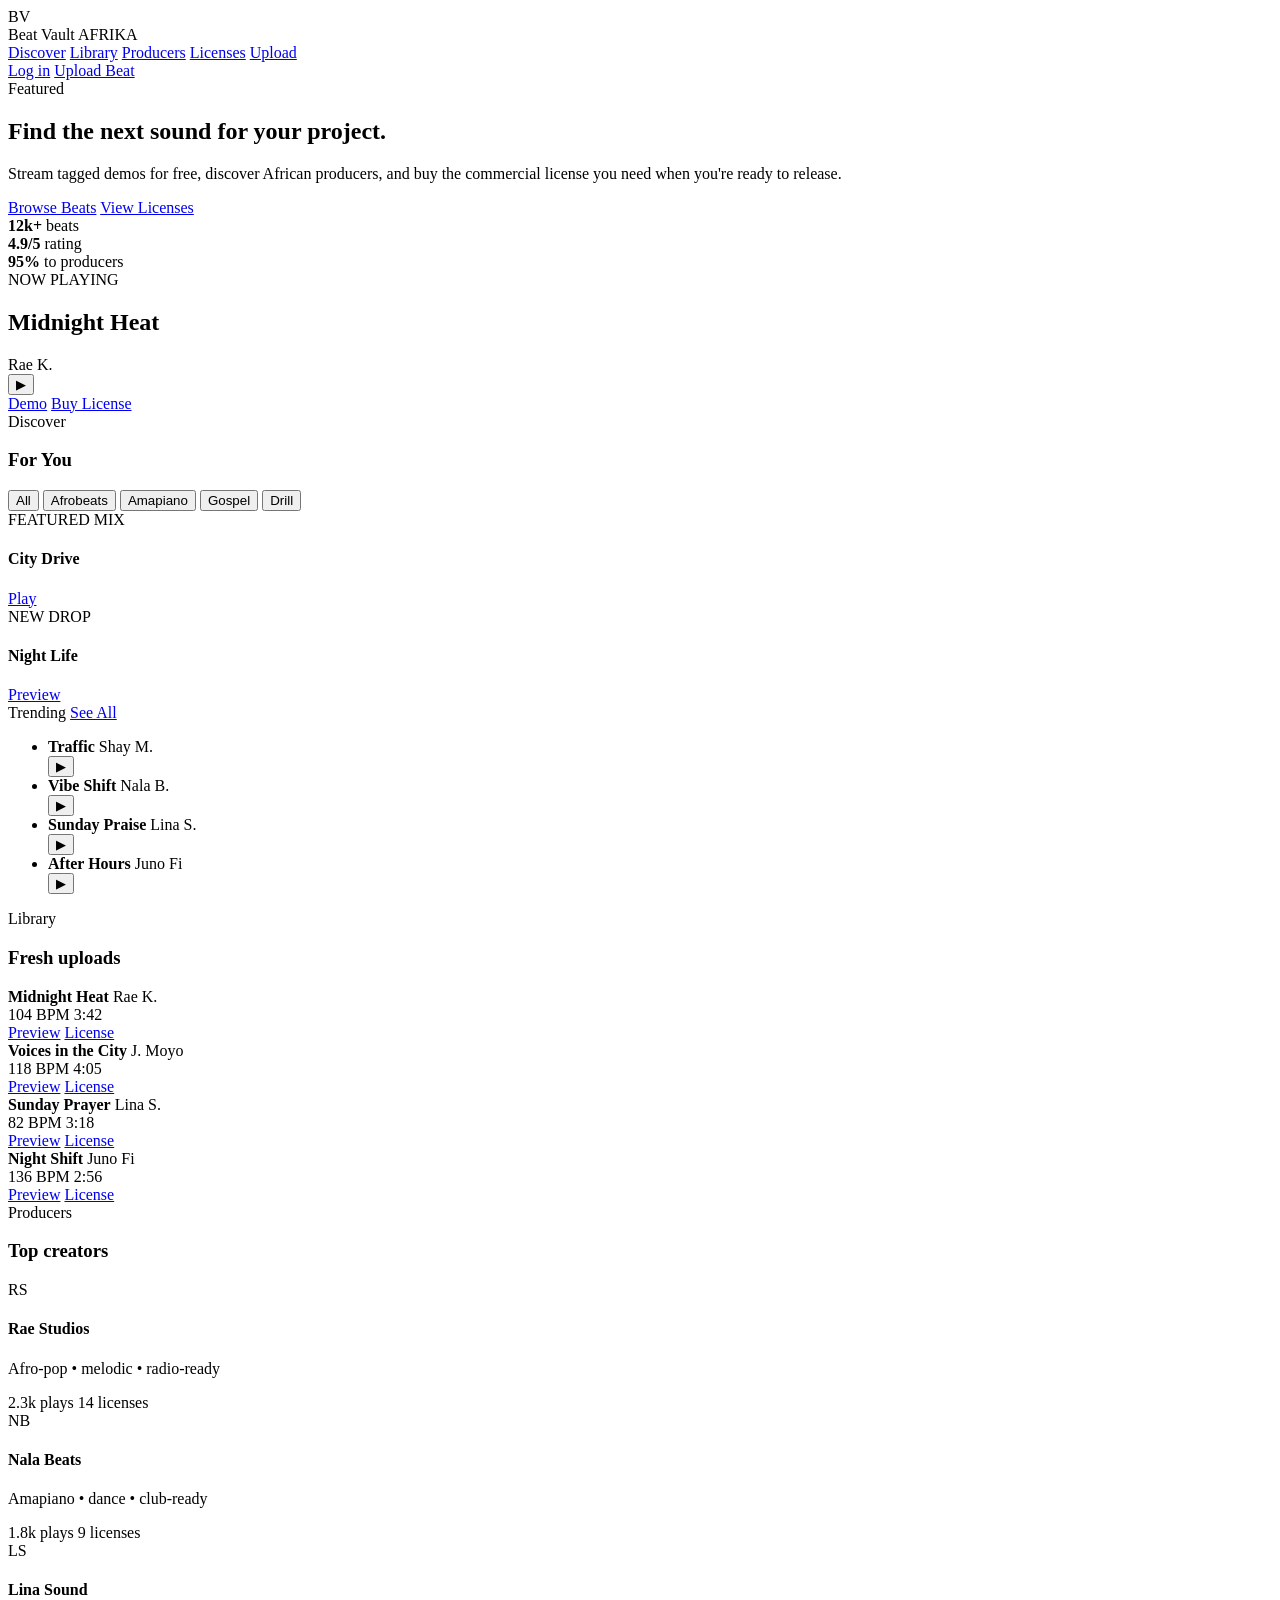
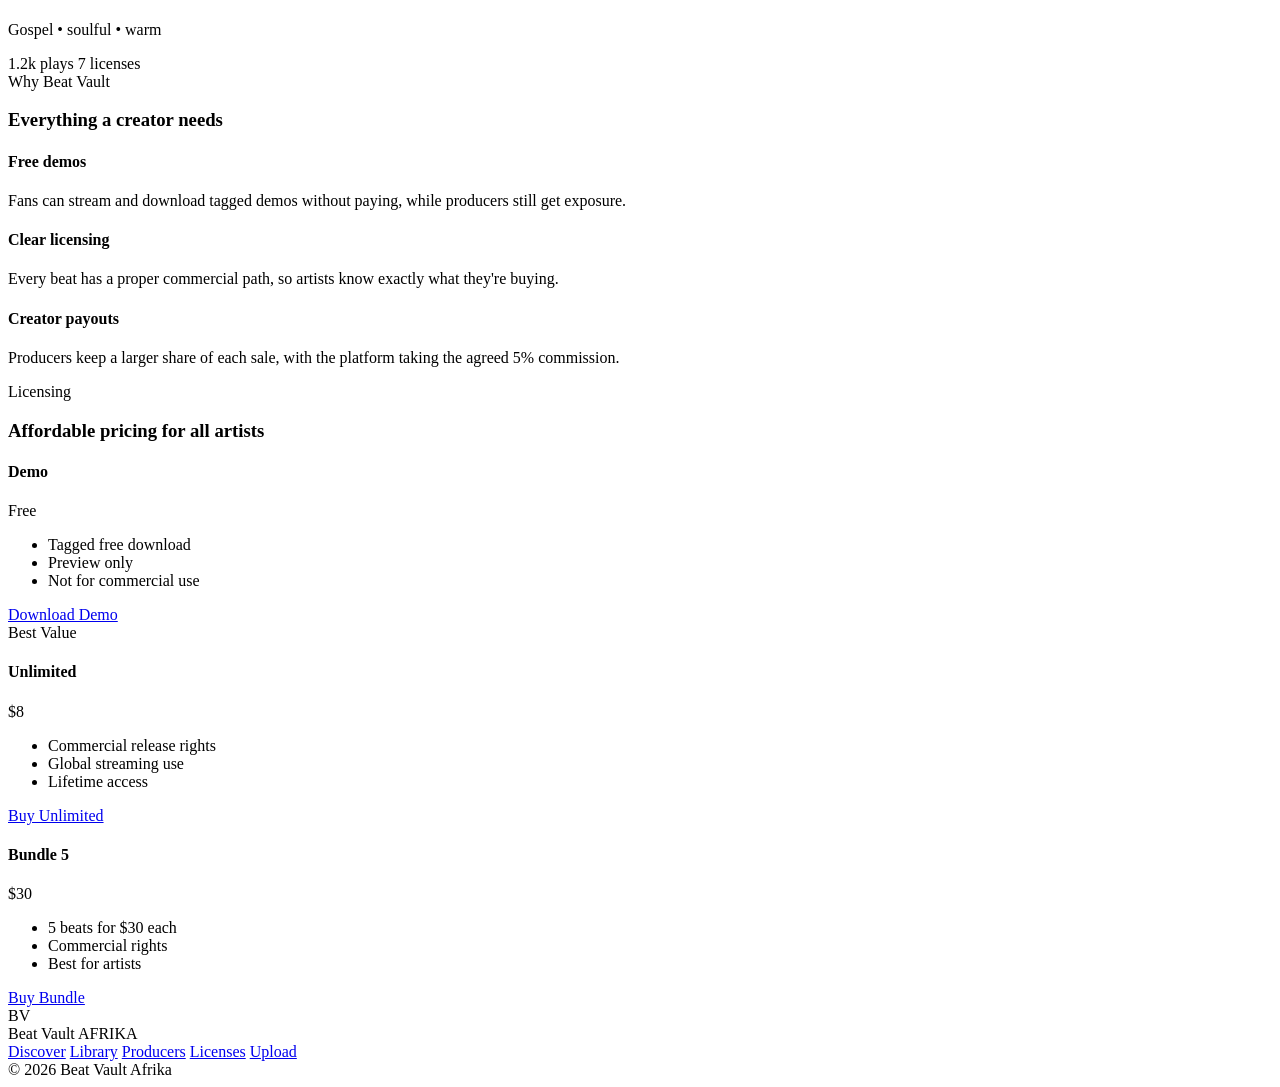
==== commit a91e4082: "Update pricing across all pages: Unlimited license $8, new Bundle option, and affordable tier messag" ====
--- a/index.html
+++ b/index.html
@@ -47,7 +47,7 @@
             <h1>Find the next sound for your project.</h1>
             <p>
               Stream tagged demos for free, discover African producers, and buy
-              the commercial license you need when you’re ready to release.
+              the commercial license you need when you're ready to release.
             </p>
 
             <div class="hero-actions">
@@ -202,7 +202,7 @@
               </div>
               <div class="beat-row-actions">
                 <a href="#discover" class="ghost-btn small">Preview</a>
-                <a href="#licenses" class="primary-btn small">License</a>
+                <a href="beat-detail.html" class="primary-btn small">License</a>
               </div>
             </article>
 
@@ -218,7 +218,7 @@
               </div>
               <div class="beat-row-actions">
                 <a href="#discover" class="ghost-btn small">Preview</a>
-                <a href="#licenses" class="primary-btn small">License</a>
+                <a href="beat-detail.html" class="primary-btn small">License</a>
               </div>
             </article>
 
@@ -234,7 +234,7 @@
               </div>
               <div class="beat-row-actions">
                 <a href="#discover" class="ghost-btn small">Preview</a>
-                <a href="#licenses" class="primary-btn small">License</a>
+                <a href="beat-detail.html" class="primary-btn small">License</a>
               </div>
             </article>
 
@@ -250,7 +250,7 @@
               </div>
               <div class="beat-row-actions">
                 <a href="#discover" class="ghost-btn small">Preview</a>
-                <a href="#licenses" class="primary-btn small">License</a>
+                <a href="beat-detail.html" class="primary-btn small">License</a>
               </div>
             </article>
           </div>
@@ -317,7 +317,7 @@
             </div>
             <div class="feature-box">
               <h4>Clear licensing</h4>
-              <p>Every beat has a proper commercial path, so artists know exactly what they’re buying.</p>
+              <p>Every beat has a proper commercial path, so artists know exactly what they're buying.</p>
             </div>
             <div class="feature-box">
               <h4>Creator payouts</h4>
@@ -330,7 +330,7 @@
           <div class="section-head center">
             <div>
               <span class="section-kicker">Licensing</span>
-              <h3>Transparent pricing for artists</h3>
+              <h3>Affordable pricing for all artists</h3>
             </div>
           </div>
 
@@ -343,30 +343,30 @@
                 <li>Preview only</li>
                 <li>Not for commercial use</li>
               </ul>
-              <a href="upload.html" class="ghost-btn full">Download Demo</a>
+              <a href="beat-detail.html" class="ghost-btn full">Download Demo</a>
             </div>
 
             <div class="price-card featured">
-              <div class="featured-pill">Popular</div>
-              <h4>Lease</h4>
-              <div class="price">$49</div>
-              <ul>
-                <li>Single project use</li>
-                <li>Limited commercial release</li>
-                <li>One artist / one track</li>
-              </ul>
-              <a href="upload.html" class="primary-btn full">Buy Lease</a>
-            </div>
-
-            <div class="price-card">
+              <div class="featured-pill">Best Value</div>
               <h4>Unlimited</h4>
-              <div class="price">$199</div>
+              <div class="price">$8</div>
               <ul>
                 <li>Commercial release rights</li>
-                <li>Global use</li>
-                <li>Priority support</li>
+                <li>Global streaming use</li>
+                <li>Lifetime access</li>
               </ul>
-              <a href="upload.html" class="ghost-btn full">Buy License</a>
+              <a href="beat-detail.html" class="primary-btn full">Buy Unlimited</a>
+            </div>
+
+            <div class="price-card">
+              <h4>Bundle 5</h4>
+              <div class="price">$30</div>
+              <ul>
+                <li>5 beats for $30 each</li>
+                <li>Commercial rights</li>
+                <li>Best for artists</li>
+              </ul>
+              <a href="beat-detail.html" class="ghost-btn full">Buy Bundle</a>
             </div>
           </div>
         </section>
--- a/styles.css
+++ b/styles.css
@@ -1,794 +1,219 @@
-:root {
-  --bg: #070b09;
-  --bg-soft: #0d1211;
-  --panel: #111816;
-  --panel-strong: #101a17;
-  --panel-elevated: #121e1b;
-  --line: rgba(255, 255, 255, 0.08);
-  --text: #eff9f5;
-  --muted: #9caeab;
-  --green: #56e0b5;
-  --green-soft: rgba(86, 224, 181, 0.12);
-  --gold: #f4ce75;
-  --gold-soft: rgba(244, 206, 117, 0.12);
-  --shadow: 0 28px 80px rgba(0, 0, 0, 0.35);
-}
-
-* {
-  box-sizing: border-box;
-}
-
-html {
-  scroll-behavior: smooth;
-}
-
-body {
-  margin: 0;
-  font-family: "Inter", sans-serif;
-  background:
-    radial-gradient(circle at top, rgba(86, 224, 181, 0.08), transparent 32%),
-    linear-gradient(180deg, #070b09 0%, #0b100d 100%);
-  color: var(--text);
-}
-
-button,
-a {
-  font: inherit;
-}
-
-button {
-  cursor: pointer;
-  border: 0;
-}
-
-a {
-  text-decoration: none;
-}
-
-img {
-  max-width: 100%;
-  display: block;
-}
-
-.container {
-  width: min(1220px, calc(100% - 32px));
+.detail-shell {
+  max-width: 1200px;
   margin: 0 auto;
-}
-
-.site-shell {
-  min-height: 100vh;
-}
-
-.topbar {
-  position: sticky;
-  top: 0;
-  z-index: 20;
-  background: rgba(7, 11, 9, 0.86);
-  backdrop-filter: blur(18px);
-  border-bottom: 1px solid var(--line);
-}
-
-.topbar-inner {
-  display: flex;
-  align-items: center;
-  justify-content: space-between;
-  min-height: 78px;
-  gap: 20px;
-}
-
-.brand-wrap {
-  display: flex;
-  align-items: center;
-  gap: 12px;
-}
-
-.brand-mark {
-  width: 38px;
-  height: 38px;
-  border-radius: 12px;
-  display: grid;
-  place-items: center;
-  background: linear-gradient(135deg, var(--green), #b5f3dd);
-  color: #0b1914;
-  font-weight: 900;
-  box-shadow: 0 10px 30px rgba(86, 224, 181, 0.24);
-}
-
-.brand-text {
-  display: flex;
-  flex-direction: column;
-  line-height: 1.08;
-}
-
-.brand-name {
-  font-weight: 800;
-  font-size: 0.96rem;
-}
-
-.brand-location {
-  font-weight: 700;
-  letter-spacing: 0.12em;
-  font-size: 0.62rem;
-  color: var(--gold);
-}
-
-.main-nav {
-  display: flex;
-  align-items: center;
+  padding: 28px 18px 60px;
+}
+
+.topbar-simple {
+  position: static;
+  border: 1px solid var(--line);
+  border-radius: 18px;
+  margin-bottom: 24px;
+}
+
+.detail-page,
+.checkout-page,
+.dashboard-page {
+  padding-top: 10px;
+}
+
+.detail-hero {
+  display: grid;
+  grid-template-columns: 420px 1fr;
   gap: 26px;
-}
-
-.main-nav a,
-.footer-links a {
-  color: var(--muted);
-  transition: color 0.2s ease;
-}
-
-.main-nav a:hover,
-.footer-links a:hover {
-  color: var(--text);
-}
-
-.nav-actions,
-.hero-actions,
-.now-playing-actions,
-.beat-row-actions {
-  display: flex;
-  align-items: center;
-  gap: 12px;
-}
-
-.primary-btn,
-.ghost-btn,
-.chip,
-.play-btn,
-.play-dot {
-  border-radius: 12px;
-  transition: transform 0.2s ease, opacity 0.2s ease;
-}
-
-.primary-btn,
-.ghost-btn {
-  display: inline-flex;
-  align-items: center;
-  justify-content: center;
-  min-height: 44px;
-  padding: 0.75rem 1.2rem;
-  font-weight: 700;
-}
-
-.primary-btn {
-  background: linear-gradient(135deg, var(--green), #b2f4dc);
-  color: #07110d;
-  box-shadow: 0 18px 36px rgba(86, 224, 181, 0.2);
-}
-
-.ghost-btn {
-  background: rgba(255, 255, 255, 0.02);
-  border: 1px solid var(--line);
-  color: var(--text);
-}
-
-.primary-btn:hover,
-.ghost-btn:hover,
-.play-btn:hover,
-.play-dot:hover,
-.chip:hover {
-  transform: translateY(-1px);
-}
-
-.small {
-  min-height: 38px;
-  padding: 0.56rem 0.85rem;
-}
-
-.full {
-  width: 100%;
-}
-
-.main-layout {
-  padding-top: 28px;
-  padding-bottom: 42px;
-}
-
-.hero-panel {
-  display: grid;
-  grid-template-columns: 1.2fr 0.8fr;
-  gap: 28px;
-  padding: 24px 0 14px;
-}
-
-.hero-left,
-.hero-right,
-.now-playing-card,
-.trending-panel,
-.large-feature,
-.price-card,
-.producer-card,
-.beat-row,
-.feature-box,
-.upload-panel,
-.license-summary {
-  background: linear-gradient(180deg, rgba(17, 24, 22, 0.95), rgba(12, 17, 16, 0.9));
-  border: 1px solid var(--line);
-}
-
-.hero-left {
+  margin-bottom: 28px;
+}
+
+.detail-art {
+  min-height: 420px;
   border-radius: 28px;
-  padding: 28px;
-  min-height: 420px;
-  display: flex;
-  flex-direction: column;
-  justify-content: center;
-}
-
-.hero-badge,
-.music-label,
-.section-kicker,
-.featured-pill {
-  display: inline-flex;
-  align-items: center;
-  border-radius: 999px;
-  padding: 0.4rem 0.7rem;
-  font-size: 0.68rem;
-  letter-spacing: 0.14em;
-  text-transform: uppercase;
-}
-
-.hero-badge {
-  background: var(--green-soft);
-  color: #c9f9eb;
-  border: 1px solid rgba(86, 224, 181, 0.25);
-  margin-bottom: 16px;
-  width: fit-content;
-}
-
-.hero-left h1 {
-  margin: 0;
-  max-width: 540px;
-  font-size: clamp(2.7rem, 4vw, 4.4rem);
-  line-height: 0.94;
+  background: linear-gradient(135deg, rgba(244, 206, 117, 0.7), rgba(86, 224, 181, 0.8), rgba(12,17,16,0.95));
+  border: 1px solid var(--line);
+  box-shadow: var(--shadow);
+}
+
+.detail-copy {
+  background: linear-gradient(180deg, rgba(17,24,22,0.96), rgba(12,17,16,0.9));
+  border: 1px solid var(--line);
+  border-radius: 28px;
+  padding: 26px;
+}
+
+.detail-copy h1 {
+  margin: 14px 0 8px;
+  font-size: clamp(2.3rem, 4vw, 4rem);
   letter-spacing: -0.06em;
 }
 
-.hero-left p {
-  margin: 18px 0 24px;
-  max-width: 540px;
-  color: var(--muted);
-  line-height: 1.7;
+.artist-name {
+  margin: 0 0 14px;
+  color: var(--green);
   font-size: 1.05rem;
-}
-
-.mini-stats {
+  font-weight: 600;
+}
+
+.beat-description {
+  color: var(--muted);
+  line-height: 1.75;
+  margin: 0 0 20px;
+}
+
+.detail-actions {
+  display: flex;
+  align-items: center;
+  gap: 12px;
+  margin-bottom: 20px;
+}
+
+.detail-stats {
   display: flex;
   flex-wrap: wrap;
   gap: 22px;
-  margin-top: 24px;
-}
-
-.mini-stats div {
-  min-width: 110px;
-}
-
-.mini-stats strong {
+  margin-top: 18px;
+}
+
+.detail-stats div {
+  min-width: 120px;
+  background: rgba(255,255,255,0.02);
+  border: 1px solid var(--line);
+  border-radius: 16px;
+  padding: 14px 16px;
+}
+
+.detail-stats strong {
   display: block;
-  font-size: 1.7rem;
-  margin-bottom: 6px;
-}
-
-.mini-stats span {
-  color: var(--muted);
-}
-
-.hero-right {
-  display: flex;
-  align-items: center;
-  justify-content: center;
-}
-
-.now-playing-card {
-  width: min(420px, 100%);
-  border-radius: 28px;
-  padding: 18px;
-  box-shadow: var(--shadow);
-}
-
-.album-visual {
-  background: linear-gradient(135deg, rgba(244, 206, 117, 0.7), rgba(86, 224, 181, 0.5), rgba(12, 17, 16, 0.95));
-  border-radius: 22px;
-  padding: 18px;
-  min-height: 260px;
-  border: 1px solid rgba(255, 255, 255, 0.08);
-}
-
-.album-visual-inner {
-  height: 100%;
-  min-height: 222px;
-  border-radius: 18px;
-  background: radial-gradient(circle at 45% 30%, rgba(255,255,255,0.3), transparent 28%), rgba(17, 24, 22, 0.22);
-  border: 1px solid rgba(255,255,255,0.1);
-}
-
-.now-playing-top {
-  display: flex;
-  align-items: center;
-  justify-content: space-between;
-  gap: 14px;
-  margin-top: 18px;
-}
-
-.music-label {
-  background: rgba(255, 255, 255, 0.03);
-  border: 1px solid var(--line);
-  color: var(--muted);
-}
-
-.now-playing-top h2 {
-  margin: 8px 0 6px;
-  font-size: 1.9rem;
-  letter-spacing: -0.05em;
-}
-
-.now-playing-top span {
-  color: var(--muted);
-}
-
-.play-btn {
-  width: 44px;
-  height: 44px;
-  border-radius: 50%;
-  background: linear-gradient(135deg, var(--green), #c2f7e6);
-  color: #07110d;
-  font-weight: 800;
-}
-
-.wave-form {
-  display: grid;
-  grid-template-columns: repeat(15, minmax(0, 1fr));
-  align-items: end;
-  gap: 6px;
-  height: 52px;
-  margin: 18px 0 20px;
-  padding: 4px 0 0;
-}
-
-.wave-form span {
-  display: block;
-  border-radius: 50px 50px 0 0;
-  background: linear-gradient(180deg, #f7d77b, #56e0b5);
-  height: var(--h);
-  animation: pulse 1.9s ease-in-out infinite;
-  animation-delay: calc(var(--i) * 0.08s);
-}
-
-.wave-form span:nth-child(1) { --h: 14px; --i: 1; }
-.wave-form span:nth-child(2) { --h: 24px; --i: 2; }
-.wave-form span:nth-child(3) { --h: 18px; --i: 3; }
-.wave-form span:nth-child(4) { --h: 32px; --i: 4; }
-.wave-form span:nth-child(5) { --h: 24px; --i: 5; }
-.wave-form span:nth-child(6) { --h: 16px; --i: 6; }
-.wave-form span:nth-child(7) { --h: 30px; --i: 7; }
-.wave-form span:nth-child(8) { --h: 22px; --i: 8; }
-.wave-form span:nth-child(9) { --h: 26px; --i: 9; }
-.wave-form span:nth-child(10) { --h: 18px; --i: 10; }
-.wave-form span:nth-child(11) { --h: 28px; --i: 11; }
-.wave-form span:nth-child(12) { --h: 20px; --i: 12; }
-.wave-form span:nth-child(13) { --h: 24px; --i: 13; }
-.wave-form span:nth-child(14) { --h: 16px; --i: 14; }
-.wave-form span:nth-child(15) { --h: 20px; --i: 15; }
-
-@keyframes pulse {
-  0%, 100% { opacity: 0.56; transform: scaleY(0.9); }
-  50% { opacity: 1; transform: scaleY(1.08); }
-}
-
-.streaming-section,
-.library-section,
-.producers-section,
-.licenses-section,
-.features-section {
-  padding: 36px 0 10px;
-}
-
-.section-head {
-  display: flex;
-  align-items: end;
-  justify-content: space-between;
+  font-size: 1.5rem;
+}
+
+.detail-stats span {
+  color: var(--muted);
+}
+
+.detail-lower {
+  display: grid;
+  grid-template-columns: 1.4fr 0.6fr;
   gap: 20px;
-  margin-bottom: 22px;
-}
-
-.section-head.center {
-  justify-content: center;
-  text-align: center;
-}
-
-.section-kicker {
-  background: rgba(255, 255, 255, 0.02);
-  border: 1px solid var(--line);
-  color: var(--muted);
-  margin-bottom: 12px;
-}
-
-.section-head h3 {
-  margin: 0;
-  font-size: clamp(1.9rem, 2.5vw, 2.8rem);
-  letter-spacing: -0.05em;
-}
-
-.chip-row {
-  display: flex;
-  flex-wrap: wrap;
-  gap: 10px;
-}
-
-.chip {
-  background: rgba(255,255,255,0.02);
-  color: var(--muted);
-  border: 1px solid var(--line);
-  padding: 0.72rem 1rem;
-}
-
-.chip.active {
-  background: var(--green-soft);
-  border-color: rgba(86, 224, 181, 0.3);
-  color: var(--text);
-}
-
-.feed-layout {
-  display: grid;
-  grid-template-columns: 1.2fr 0.8fr;
-  gap: 24px;
-}
-
-.feature-stack {
-  display: grid;
-  gap: 20px;
-}
-
-.large-feature {
-  border-radius: 22px;
-  overflow: hidden;
-}
-
-.feature-cover {
-  height: 190px;
-}
-
-.cover-one {
-  background: linear-gradient(135deg, rgba(86, 224, 181, 0.7), rgba(18, 32, 30, 0.95));
-}
-
-.cover-two {
-  background: linear-gradient(135deg, rgba(244, 206, 117, 0.7), rgba(30, 27, 22, 0.95));
-}
-
-.feature-meta {
-  display: flex;
-  align-items: center;
-  justify-content: space-between;
-  padding: 18px 18px 20px;
-  gap: 16px;
-}
-
-.feature-meta h4 {
-  margin: 8px 0 0;
-  font-size: 1.5rem;
-  letter-spacing: -0.04em;
-}
-
-.trending-panel {
-  border-radius: 22px;
-  padding: 18px 16px 12px;
-}
-
-.panel-head {
-  display: flex;
-  align-items: center;
-  justify-content: space-between;
-  gap: 12px;
-  margin-bottom: 12px;
-}
-
-.panel-head a {
-  color: var(--green);
-  font-weight: 600;
-}
-
-.trend-list {
-  list-style: none;
-  margin: 0;
-  padding: 0;
-  display: grid;
-  gap: 10px;
-}
-
-.trend-list li {
-  display: grid;
-  grid-template-columns: 56px 1fr auto;
-  align-items: center;
-  gap: 12px;
-  padding: 10px 8px;
-  border-radius: 14px;
-  background: rgba(255,255,255,0.02);
-  border: 1px solid rgba(255,255,255,0.02);
-}
-
-.trend-cover,
-.beat-row-cover {
-  width: 56px;
-  height: 56px;
-  border-radius: 16px;
-}
-
-.c1 { background: linear-gradient(135deg, rgba(86,224,181,0.85), rgba(15,26,23,0.95)); }
-.c2 { background: linear-gradient(135deg, rgba(244,206,117,0.85), rgba(28,19,11,0.95)); }
-.c3 { background: linear-gradient(135deg, rgba(126,142,255,0.72), rgba(17,23,36,0.95)); }
-.c4 { background: linear-gradient(135deg, rgba(255,135,98,0.75), rgba(22,15,13,0.95)); }
-
-.trend-copy {
-  display: flex;
-  flex-direction: column;
-  gap: 6px;
-}
-
-.trend-copy strong {
-  font-size: 0.98rem;
-}
-
-.trend-copy span {
-  color: var(--muted);
-  font-size: 0.82rem;
-}
-
-.play-dot {
-  width: 32px;
-  height: 32px;
-  border-radius: 50%;
-  background: rgba(255,255,255,0.04);
-  border: 1px solid var(--line);
-  color: var(--text);
-}
-
-.beat-list {
-  display: grid;
-  gap: 14px;
-}
-
-.beat-row {
-  display: grid;
-  grid-template-columns: 72px minmax(180px, 1.5fr) auto auto;
-  align-items: center;
-  gap: 18px;
-  padding: 14px 16px;
-  border-radius: 18px;
-}
-
-.beat-row-cover {
-  width: 72px;
-  height: 72px;
-  border-radius: 18px;
-}
-
-.beat-row-info {
-  display: flex;
-  flex-direction: column;
-  gap: 6px;
-}
-
-.beat-row-info strong {
-  font-size: 1.08rem;
-}
-
-.beat-row-info span,
-.beat-row-meta {
-  color: var(--muted);
-}
-
-.beat-row-meta {
-  display: flex;
-  flex-wrap: wrap;
-  gap: 12px;
-  justify-content: center;
-}
-
-.producer-grid {
-  display: grid;
-  grid-template-columns: repeat(3, minmax(0, 1fr));
-  gap: 20px;
-}
-
-.producer-card {
-  display: flex;
-  align-items: center;
-  gap: 16px;
-  border-radius: 22px;
-  padding: 18px;
-}
-
-.producer-avatar {
-  width: 62px;
-  height: 62px;
-  border-radius: 18px;
-  display: grid;
-  place-items: center;
-  background: linear-gradient(135deg, var(--green), #c4f7e7);
-  color: #061711;
-  font-weight: 800;
-}
-
-.producer-avatar.alt {
-  background: linear-gradient(135deg, var(--gold), #f7e9b0);
-}
-
-.producer-avatar.gold {
-  background: linear-gradient(135deg, #ffe7a7, #f2c76f);
-}
-
-.producer-content h4 {
-  margin: 0 0 8px;
-  font-size: 1.28rem;
-}
-
-.producer-content p {
-  margin: 0;
-  color: var(--muted);
-  line-height: 1.5;
-}
-
-.producer-metrics {
-  display: flex;
-  flex-wrap: wrap;
-  gap: 10px;
-  margin-top: 12px;
-  color: var(--muted);
-  font-size: 0.8rem;
-}
-
-.features-grid {
-  display: grid;
-  grid-template-columns: repeat(3, minmax(0, 1fr));
-  gap: 20px;
-}
-
-.feature-box {
+}
+
+.license-panel,
+.meta-panel,
+.checkout-panel,
+.order-panel,
+.panel-box,
+.stat-box {
+  background: linear-gradient(180deg, rgba(17,24,22,0.96), rgba(12,17,16,0.9));
+  border: 1px solid var(--line);
   border-radius: 22px;
   padding: 20px;
 }
 
-.feature-box h4 {
-  margin: 0 0 12px;
-  font-size: 1.3rem;
-}
-
-.feature-box p {
+.narrow {
+  margin-bottom: 18px;
+}
+
+.license-options {
+  display: grid;
+  grid-template-columns: repeat(3, minmax(0, 1fr));
+  gap: 18px;
+}
+
+.license-card {
+  background: rgba(255,255,255,0.02);
+  border: 1px solid var(--line);
+  border-radius: 18px;
+  padding: 18px 16px;
+  display: flex;
+  flex-direction: column;
+  gap: 16px;
+}
+
+.license-card.featured {
+  border-color: rgba(86, 224, 181, 0.34);
+}
+
+.license-card > div {
+  display: flex;
+  align-items: center;
+  justify-content: space-between;
+  gap: 12px;
+}
+
+.license-title {
+  color: var(--muted);
+  text-transform: uppercase;
+  letter-spacing: 0.12em;
+  font-size: 0.68rem;
+}
+
+.license-card strong {
+  font-size: 2rem;
+  letter-spacing: -0.06em;
+}
+
+.license-card p {
   margin: 0;
   color: var(--muted);
   line-height: 1.7;
 }
 
-.pricing-grid {
-  display: grid;
-  grid-template-columns: repeat(3, minmax(0, 1fr));
-  gap: 20px;
-  margin-top: 10px;
-}
-
-.price-card {
-  position: relative;
-  border-radius: 22px;
-  padding: 22px 18px 18px;
-}
-
-.price-card h4 {
-  margin: 0 0 14px;
-  font-size: 1.4rem;
-}
-
-.price {
-  font-size: 2.5rem;
-  font-weight: 900;
-  letter-spacing: -0.08em;
-  margin-bottom: 16px;
-}
-
-.price-card ul {
+.profile-box {
+  display: flex;
+  align-items: center;
+  gap: 16px;
+  margin-top: 16px;
+}
+
+.producer-avatar.medium {
+  width: 64px;
+  height: 64px;
+  border-radius: 18px;
+}
+
+.profile-box p {
+  color: var(--muted);
+  margin: 6px 0 0;
+}
+
+.mini-list {
   list-style: none;
   padding: 0;
-  margin: 0 0 20px;
-  display: grid;
-  gap: 12px;
-  color: var(--muted);
-}
-
-.price-card li::before {
-  content: "✓";
+  margin: 18px 0 0;
+  display: grid;
+  gap: 12px;
+  color: var(--muted);
+}
+
+.mini-list li::before {
+  content: "•";
   color: var(--green);
   margin-right: 10px;
 }
 
-.featured {
-  border-color: rgba(86, 224, 181, 0.35);
-  box-shadow: 0 24px 34px rgba(86, 224, 181, 0.06);
-}
-
-.featured-pill {
-  position: absolute;
-  top: 12px;
-  right: 12px;
-  background: var(--green-soft);
-  color: #c8f9e9;
-  border: 1px solid rgba(86, 224, 181, 0.2);
-}
-
-.footer {
-  padding: 34px 0 52px;
-  border-top: 1px solid var(--line);
-}
-
-.footer-inner {
-  display: flex;
-  align-items: center;
-  justify-content: space-between;
-  gap: 20px;
-}
-
-.footer-brand {
-  margin-right: 12px;
-}
-
-.footer-links {
-  display: flex;
-  align-items: center;
-  flex-wrap: wrap;
-  gap: 18px;
-}
-
-.footer-note {
-  color: var(--muted);
-}
-
-.page-shell {
-  max-width: 980px;
-  margin: 0 auto;
-  padding: 36px 20px 60px;
-}
-
-.page-shell h1 {
-  margin: 0 0 14px;
-  font-size: clamp(2.3rem, 5vw, 4rem);
-  letter-spacing: -0.06em;
-}
-
-.page-shell p {
-  color: var(--muted);
-  line-height: 1.72;
-}
-
-.upload-panel,
-.license-summary {
-  border-radius: 24px;
-  padding: 22px 20px;
-  margin-top: 24px;
-}
-
-.form-grid {
+.checkout-grid {
+  display: grid;
+  grid-template-columns: 1.3fr 0.7fr;
+  gap: 24px;
+}
+
+.checkout-form {
+  margin-top: 12px;
+}
+
+.form-grid.two-col {
   display: grid;
   grid-template-columns: repeat(2, minmax(0, 1fr));
-  gap: 18px;
-}
-
-.form-grid label {
+  gap: 16px;
+}
+
+label {
   display: flex;
   flex-direction: column;
   gap: 8px;
   font-weight: 600;
 }
 
-.form-grid input,
-.form-grid select,
-.form-grid textarea {
-  width: 100%;
+input,
+select {
   background: rgba(255,255,255,0.02);
   border: 1px solid var(--line);
   border-radius: 12px;
@@ -797,92 +222,139 @@
   font: inherit;
 }
 
-.form-grid textarea {
-  min-height: 120px;
-  resize: vertical;
-}
-
-.form-grid .full-span {
+.full-span {
   grid-column: 1 / -1;
 }
 
-.upload-actions {
-  display: flex;
-  justify-content: flex-end;
-  margin-top: 18px;
-}
-
-.license-summary ul {
-  list-style: none;
-  padding: 0;
-  margin: 18px 0 0;
-  display: grid;
-  gap: 12px;
-  color: var(--muted);
-}
-
-.license-summary li::before {
-  content: "•";
-  color: var(--green);
-  margin-right: 10px;
+.order-item {
+  display: flex;
+  align-items: center;
+  gap: 12px;
+  margin-bottom: 18px;
+}
+
+.order-item strong,
+.order-item span {
+  display: block;
+}
+
+.order-item span {
+  color: var(--muted);
+  margin-top: 4px;
+}
+
+.mini-cover {
+  width: 60px;
+  height: 60px;
+  border-radius: 16px;
+  background: linear-gradient(135deg, rgba(86,224,181,0.85), rgba(15,26,23,0.95));
+}
+
+.order-meta {
+  display: grid;
+  gap: 12px;
+  margin: 18px 0 20px;
+}
+
+.order-meta > div {
+  display: flex;
+  align-items: center;
+  justify-content: space-between;
+  gap: 12px;
+  color: var(--muted);
+}
+
+.total-row {
+  border-top: 1px solid var(--line);
+  padding-top: 12px;
+  margin-top: 6px;
+  color: var(--text) !important;
+}
+
+.dashboard-header {
+  display: flex;
+  align-items: center;
+  justify-content: space-between;
+  gap: 16px;
+  margin-bottom: 22px;
+}
+
+.dashboard-header h1 {
+  margin: 10px 0 0;
+  font-size: clamp(2.2rem, 4vw, 3.3rem);
+  letter-spacing: -0.06em;
+}
+
+.stats-grid {
+  display: grid;
+  grid-template-columns: repeat(4, minmax(0, 1fr));
+  gap: 18px;
+  margin-bottom: 20px;
+}
+
+.stat-box {
+  display: flex;
+  flex-direction: column;
+  gap: 8px;
+}
+
+.stat-box span {
+  color: var(--muted);
+}
+
+.stat-box strong {
+  font-size: 2rem;
+  letter-spacing: -0.06em;
+}
+
+.dashboard-grid {
+  display: grid;
+  grid-template-columns: 1.5fr 0.8fr;
+  gap: 20px;
+}
+
+.beats-table {
+  width: 100%;
+  border-collapse: collapse;
+  margin-top: 12px;
+}
+
+.beats-table th,
+.beats-table td {
+  text-align: left;
+  padding: 12px 10px;
+  border-bottom: 1px solid var(--line);
+}
+
+.beats-table th {
+  color: var(--muted);
+  font-weight: 600;
 }
 
 @media (max-width: 980px) {
-  .hero-panel,
-  .feed-layout,
-  .pricing-grid,
-  .producer-grid,
-  .features-grid,
-  .form-grid {
+  .detail-hero,
+  .detail-lower,
+  .checkout-grid,
+  .dashboard-grid,
+  .stats-grid,
+  .license-options {
     grid-template-columns: 1fr;
   }
 
   .main-nav {
     display: none;
   }
-
-  .beat-row {
-    grid-template-columns: 72px 1fr;
-  }
-
-  .beat-row-meta,
-  .beat-row-actions {
-    grid-column: 2;
-    justify-content: flex-start;
-  }
 }
 
 @media (max-width: 720px) {
-  .nav-actions {
-    display: none;
-  }
-
-  .hero-left {
-    padding: 20px 18px;
-  }
-
-  .section-head,
-  .footer-inner {
+  .detail-actions,
+  .dashboard-header {
     flex-direction: column;
     align-items: flex-start;
   }
 
-  .chip-row {
-    width: 100%;
-  }
-
-  .beat-row {
+  .form-grid.two-col {
     grid-template-columns: 1fr;
   }
-
-  .beat-row-cover,
-  .beat-row-meta,
-  .beat-row-actions {
-    grid-column: auto;
-  }
-
-  .beat-row-actions {
-    width: 100%;
-    justify-content: space-between;
-  }
-}
+}
+
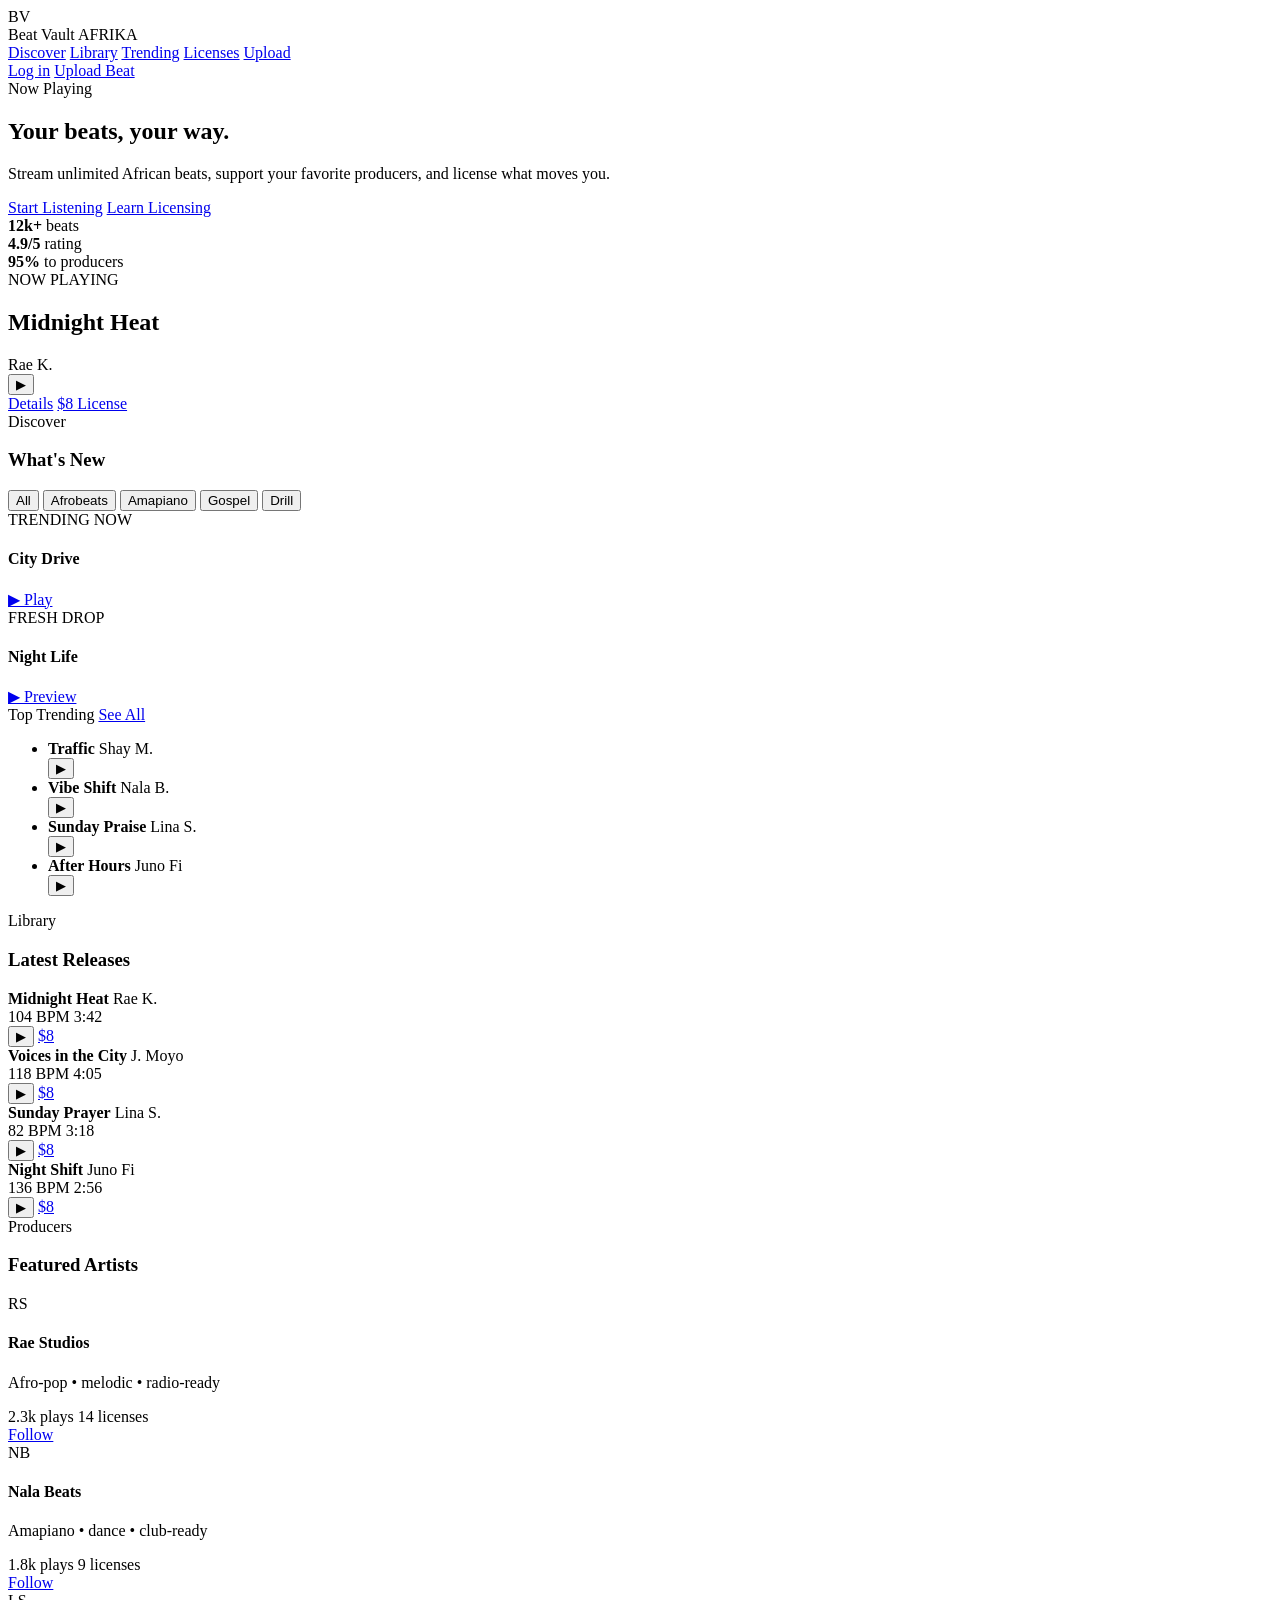
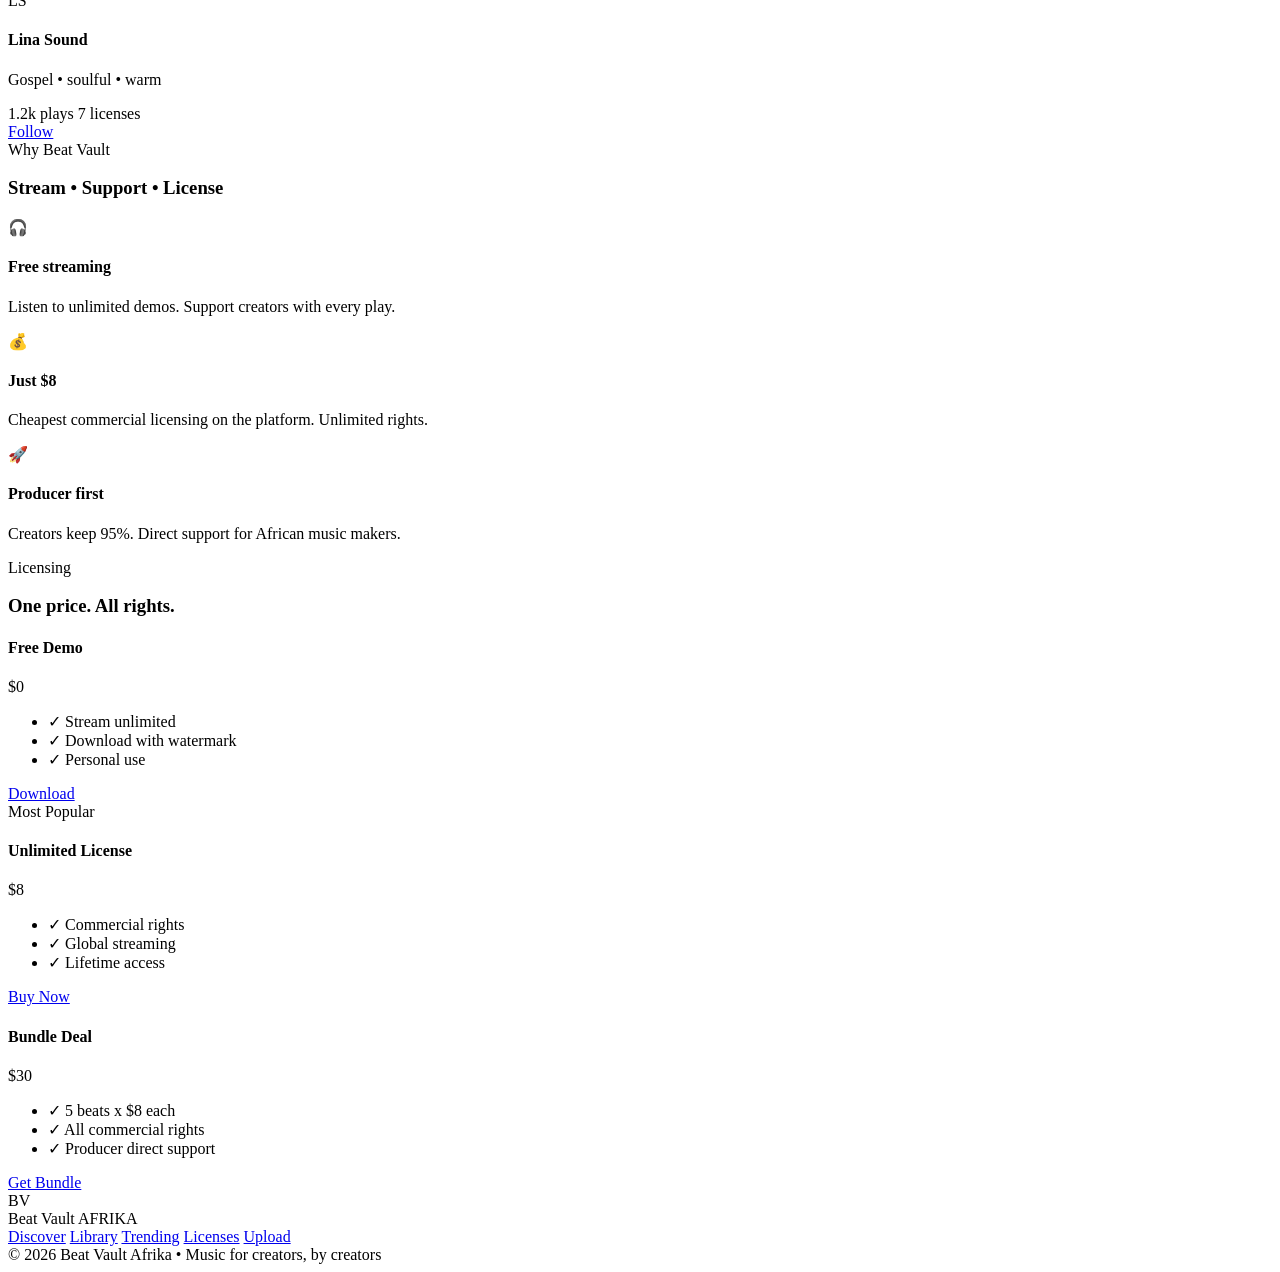
==== commit fb8ad9d5: "Refactor homepage and detail pages with music streaming vibe: streaming language, play buttons every" ====
--- a/index.html
+++ b/index.html
@@ -28,7 +28,7 @@
           <nav class="main-nav" aria-label="Main nav">
             <a href="#discover">Discover</a>
             <a href="#library">Library</a>
-            <a href="#producers">Producers</a>
+            <a href="#trending">Trending</a>
             <a href="#licenses">Licenses</a>
             <a href="upload.html">Upload</a>
           </nav>
@@ -43,16 +43,15 @@
       <main class="container main-layout">
         <section class="hero-panel">
           <div class="hero-left">
-            <div class="hero-badge">Featured</div>
-            <h1>Find the next sound for your project.</h1>
+            <div class="hero-badge">Now Playing</div>
+            <h1>Your beats, your way.</h1>
             <p>
-              Stream tagged demos for free, discover African producers, and buy
-              the commercial license you need when you're ready to release.
+              Stream unlimited African beats, support your favorite producers, and license what moves you.
             </p>
 
             <div class="hero-actions">
-              <a href="#discover" class="primary-btn">Browse Beats</a>
-              <a href="#licenses" class="ghost-btn">View Licenses</a>
+              <a href="#library" class="primary-btn">Start Listening</a>
+              <a href="#licenses" class="ghost-btn">Learn Licensing</a>
             </div>
 
             <div class="mini-stats">
@@ -90,8 +89,8 @@
                 <span></span><span></span><span></span><span></span><span></span>
               </div>
               <div class="now-playing-actions">
-                <a href="#library" class="ghost-btn small">Demo</a>
-                <a href="#licenses" class="primary-btn small">Buy License</a>
+                <a href="beat-detail.html" class="ghost-btn small">Details</a>
+                <a href="beat-detail.html" class="primary-btn small">$8 License</a>
               </div>
             </div>
           </div>
@@ -101,7 +100,7 @@
           <div class="section-head">
             <div>
               <span class="section-kicker">Discover</span>
-              <h3>For You</h3>
+              <h3>What's New</h3>
             </div>
             <div class="chip-row">
               <button class="chip active" type="button">All</button>
@@ -118,10 +117,10 @@
                 <div class="feature-cover cover-one"></div>
                 <div class="feature-meta">
                   <div>
-                    <div class="music-label">FEATURED MIX</div>
+                    <div class="music-label">TRENDING NOW</div>
                     <h4>City Drive</h4>
                   </div>
-                  <a href="#library" class="primary-btn small">Play</a>
+                  <a href="beat-detail.html" class="primary-btn small">▶ Play</a>
                 </div>
               </article>
 
@@ -129,17 +128,17 @@
                 <div class="feature-cover cover-two"></div>
                 <div class="feature-meta">
                   <div>
-                    <div class="music-label">NEW DROP</div>
+                    <div class="music-label">FRESH DROP</div>
                     <h4>Night Life</h4>
                   </div>
-                  <a href="#library" class="ghost-btn small">Preview</a>
+                  <a href="beat-detail.html" class="ghost-btn small">▶ Preview</a>
                 </div>
               </article>
             </div>
 
-            <aside class="trending-panel">
+            <aside class="trending-panel" id="trending">
               <div class="panel-head">
-                <span class="section-kicker">Trending</span>
+                <span class="section-kicker">Top Trending</span>
                 <a href="#library">See All</a>
               </div>
 
@@ -185,7 +184,7 @@
           <div class="section-head">
             <div>
               <span class="section-kicker">Library</span>
-              <h3>Fresh uploads</h3>
+              <h3>Latest Releases</h3>
             </div>
           </div>
 
@@ -201,8 +200,8 @@
                 <span>3:42</span>
               </div>
               <div class="beat-row-actions">
-                <a href="#discover" class="ghost-btn small">Preview</a>
-                <a href="beat-detail.html" class="primary-btn small">License</a>
+                <button class="play-dot">▶</button>
+                <a href="beat-detail.html" class="primary-btn small">$8</a>
               </div>
             </article>
 
@@ -217,8 +216,8 @@
                 <span>4:05</span>
               </div>
               <div class="beat-row-actions">
-                <a href="#discover" class="ghost-btn small">Preview</a>
-                <a href="beat-detail.html" class="primary-btn small">License</a>
+                <button class="play-dot">▶</button>
+                <a href="beat-detail.html" class="primary-btn small">$8</a>
               </div>
             </article>
 
@@ -233,8 +232,8 @@
                 <span>3:18</span>
               </div>
               <div class="beat-row-actions">
-                <a href="#discover" class="ghost-btn small">Preview</a>
-                <a href="beat-detail.html" class="primary-btn small">License</a>
+                <button class="play-dot">▶</button>
+                <a href="beat-detail.html" class="primary-btn small">$8</a>
               </div>
             </article>
 
@@ -249,18 +248,18 @@
                 <span>2:56</span>
               </div>
               <div class="beat-row-actions">
-                <a href="#discover" class="ghost-btn small">Preview</a>
-                <a href="beat-detail.html" class="primary-btn small">License</a>
-              </div>
-            </article>
-          </div>
-        </section>
-
-        <section class="producers-section" id="producers">
+                <button class="play-dot">▶</button>
+                <a href="beat-detail.html" class="primary-btn small">$8</a>
+              </div>
+            </article>
+          </div>
+        </section>
+
+        <section class="producers-section">
           <div class="section-head">
             <div>
               <span class="section-kicker">Producers</span>
-              <h3>Top creators</h3>
+              <h3>Featured Artists</h3>
             </div>
           </div>
 
@@ -275,6 +274,7 @@
                   <span>14 licenses</span>
                 </div>
               </div>
+              <a href="producer-dashboard.html" class="follow-btn">Follow</a>
             </article>
 
             <article class="producer-card">
@@ -287,6 +287,7 @@
                   <span>9 licenses</span>
                 </div>
               </div>
+              <a href="producer-dashboard.html" class="follow-btn">Follow</a>
             </article>
 
             <article class="producer-card">
@@ -299,6 +300,7 @@
                   <span>7 licenses</span>
                 </div>
               </div>
+              <a href="producer-dashboard.html" class="follow-btn">Follow</a>
             </article>
           </div>
         </section>
@@ -307,21 +309,24 @@
           <div class="section-head center">
             <div>
               <span class="section-kicker">Why Beat Vault</span>
-              <h3>Everything a creator needs</h3>
+              <h3>Stream • Support • License</h3>
             </div>
           </div>
           <div class="features-grid">
             <div class="feature-box">
-              <h4>Free demos</h4>
-              <p>Fans can stream and download tagged demos without paying, while producers still get exposure.</p>
+              <div class="feature-icon">🎧</div>
+              <h4>Free streaming</h4>
+              <p>Listen to unlimited demos. Support creators with every play.</p>
             </div>
             <div class="feature-box">
-              <h4>Clear licensing</h4>
-              <p>Every beat has a proper commercial path, so artists know exactly what they're buying.</p>
+              <div class="feature-icon">💰</div>
+              <h4>Just $8</h4>
+              <p>Cheapest commercial licensing on the platform. Unlimited rights.</p>
             </div>
             <div class="feature-box">
-              <h4>Creator payouts</h4>
-              <p>Producers keep a larger share of each sale, with the platform taking the agreed 5% commission.</p>
+              <div class="feature-icon">🚀</div>
+              <h4>Producer first</h4>
+              <p>Creators keep 95%. Direct support for African music makers.</p>
             </div>
           </div>
         </section>
@@ -330,43 +335,43 @@
           <div class="section-head center">
             <div>
               <span class="section-kicker">Licensing</span>
-              <h3>Affordable pricing for all artists</h3>
+              <h3>One price. All rights.</h3>
             </div>
           </div>
 
           <div class="pricing-grid">
             <div class="price-card">
-              <h4>Demo</h4>
-              <div class="price">Free</div>
+              <h4>Free Demo</h4>
+              <div class="price">$0</div>
               <ul>
-                <li>Tagged free download</li>
-                <li>Preview only</li>
-                <li>Not for commercial use</li>
+                <li>✓ Stream unlimited</li>
+                <li>✓ Download with watermark</li>
+                <li>✓ Personal use</li>
               </ul>
-              <a href="beat-detail.html" class="ghost-btn full">Download Demo</a>
+              <a href="beat-detail.html" class="ghost-btn full">Download</a>
             </div>
 
             <div class="price-card featured">
-              <div class="featured-pill">Best Value</div>
-              <h4>Unlimited</h4>
+              <div class="featured-pill">Most Popular</div>
+              <h4>Unlimited License</h4>
               <div class="price">$8</div>
               <ul>
-                <li>Commercial release rights</li>
-                <li>Global streaming use</li>
-                <li>Lifetime access</li>
+                <li>✓ Commercial rights</li>
+                <li>✓ Global streaming</li>
+                <li>✓ Lifetime access</li>
               </ul>
-              <a href="beat-detail.html" class="primary-btn full">Buy Unlimited</a>
+              <a href="beat-detail.html" class="primary-btn full">Buy Now</a>
             </div>
 
             <div class="price-card">
-              <h4>Bundle 5</h4>
+              <h4>Bundle Deal</h4>
               <div class="price">$30</div>
               <ul>
-                <li>5 beats for $30 each</li>
-                <li>Commercial rights</li>
-                <li>Best for artists</li>
+                <li>✓ 5 beats x $8 each</li>
+                <li>✓ All commercial rights</li>
+                <li>✓ Producer direct support</li>
               </ul>
-              <a href="beat-detail.html" class="ghost-btn full">Buy Bundle</a>
+              <a href="beat-detail.html" class="ghost-btn full">Get Bundle</a>
             </div>
           </div>
         </section>
@@ -385,12 +390,12 @@
           <div class="footer-links">
             <a href="#discover">Discover</a>
             <a href="#library">Library</a>
-            <a href="#producers">Producers</a>
+            <a href="#trending">Trending</a>
             <a href="#licenses">Licenses</a>
             <a href="upload.html">Upload</a>
           </div>
 
-          <div class="footer-note">© 2026 Beat Vault Afrika</div>
+          <div class="footer-note">© 2026 Beat Vault Afrika • Music for creators, by creators</div>
         </div>
       </footer>
     </div>
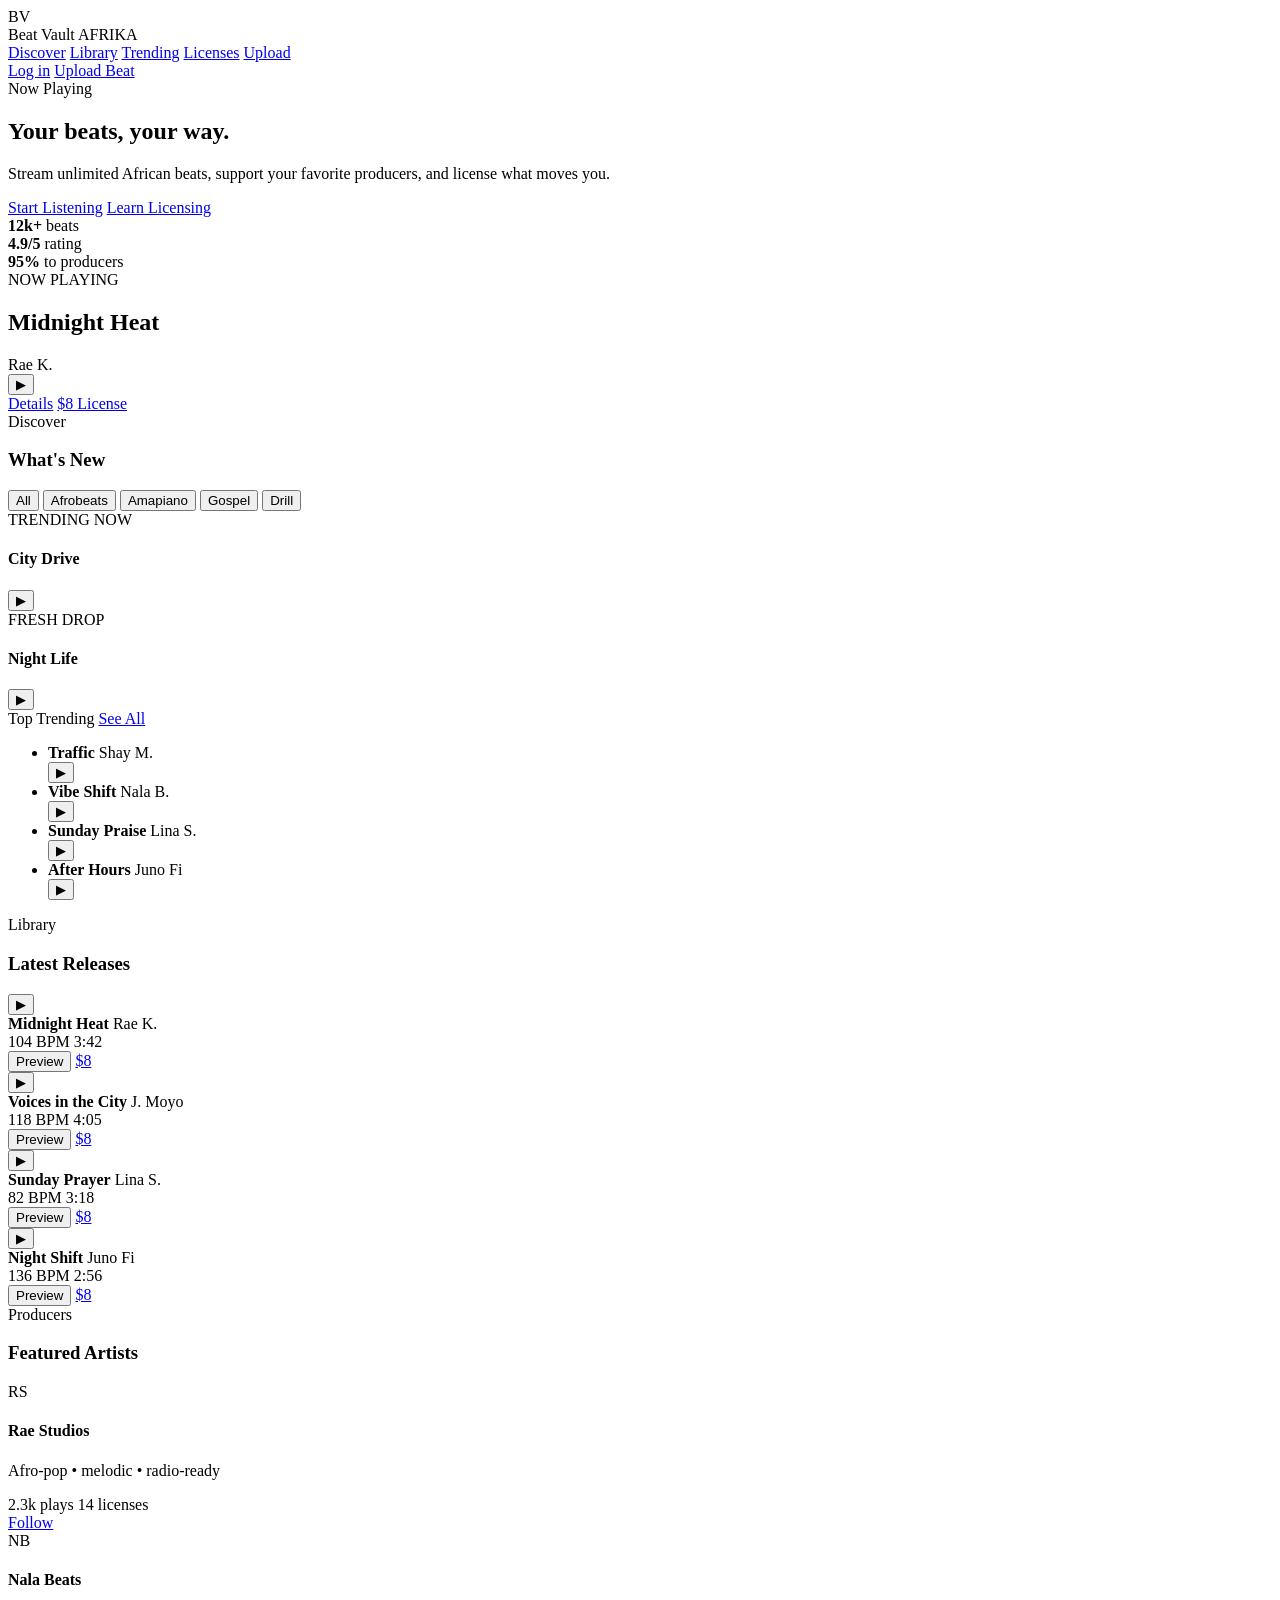
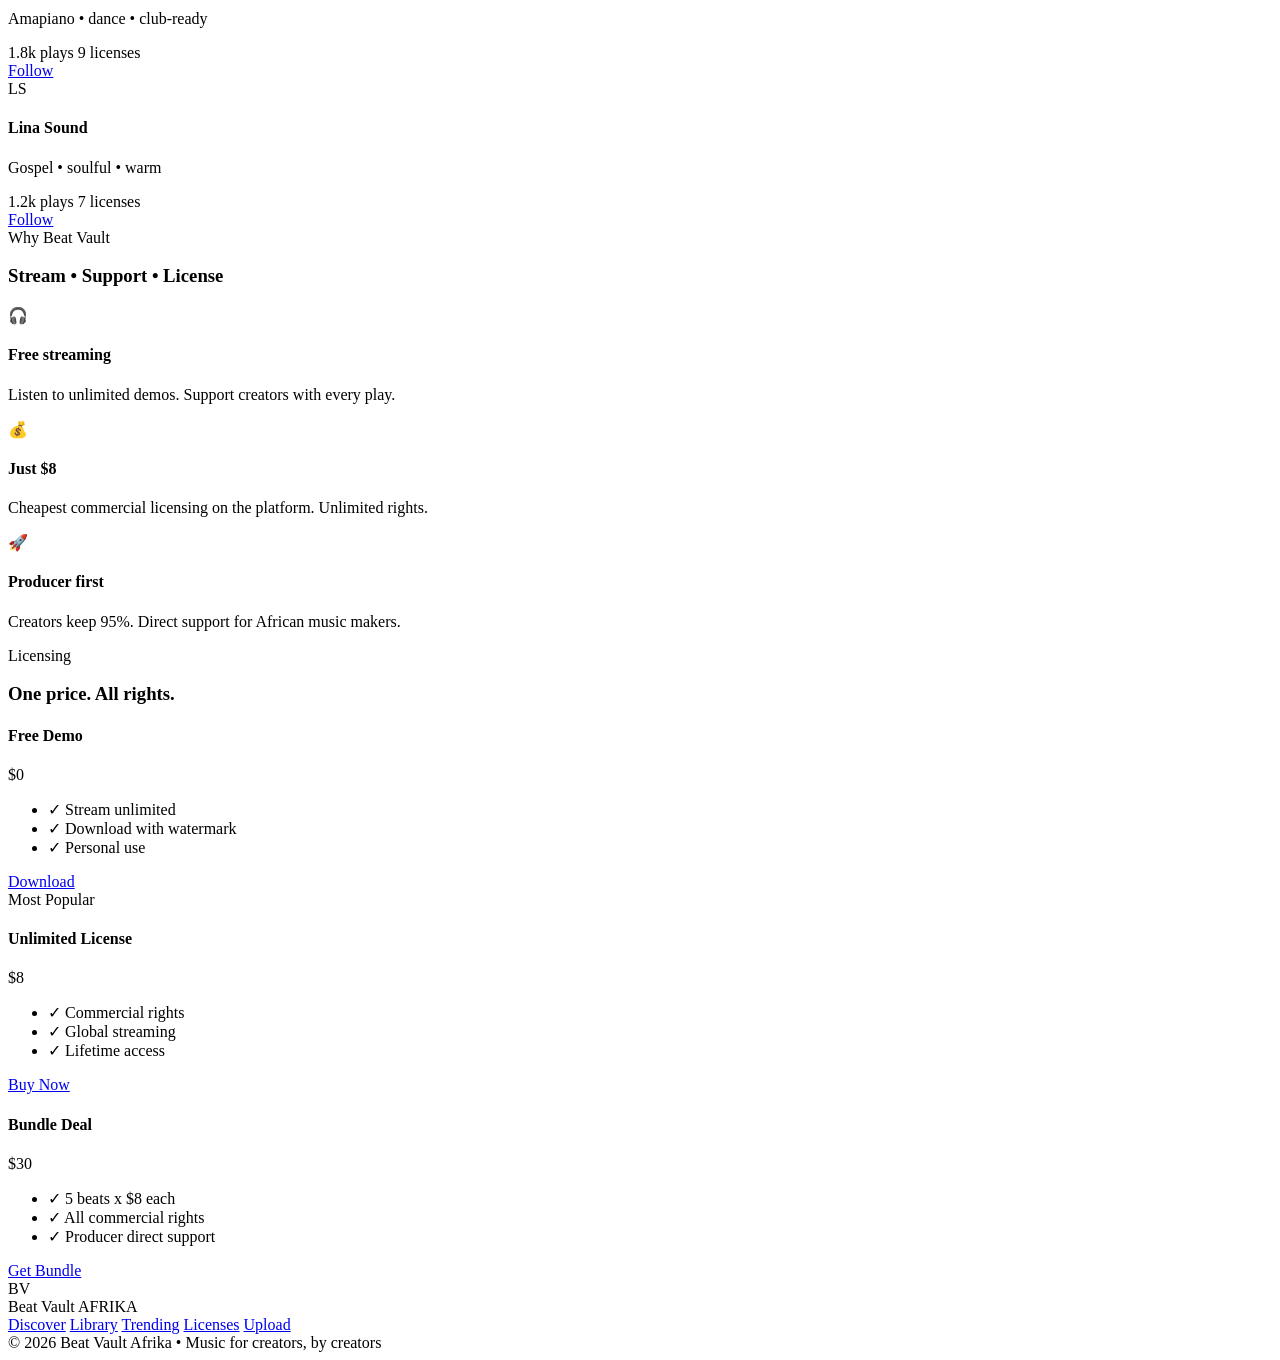
==== commit 71717b85: "Enhance homepage with prominent play buttons and preview actions: overlays on beat covers, preview b" ====
--- a/index.html
+++ b/index.html
@@ -115,23 +115,25 @@
             <div class="feature-stack">
               <article class="large-feature">
                 <div class="feature-cover cover-one"></div>
+                <div class="feature-overlay"></div>
                 <div class="feature-meta">
                   <div>
                     <div class="music-label">TRENDING NOW</div>
                     <h4>City Drive</h4>
                   </div>
-                  <a href="beat-detail.html" class="primary-btn small">▶ Play</a>
+                  <button class="play-btn-large" aria-label="Play City Drive">▶</button>
                 </div>
               </article>
 
               <article class="large-feature alt">
                 <div class="feature-cover cover-two"></div>
+                <div class="feature-overlay"></div>
                 <div class="feature-meta">
                   <div>
                     <div class="music-label">FRESH DROP</div>
                     <h4>Night Life</h4>
                   </div>
-                  <a href="beat-detail.html" class="ghost-btn small">▶ Preview</a>
+                  <button class="play-btn-large" aria-label="Play Night Life">▶</button>
                 </div>
               </article>
             </div>
@@ -143,37 +145,37 @@
               </div>
 
               <ul class="trend-list">
-                <li>
+                <li class="trend-item-hover">
                   <div class="trend-cover c1"></div>
                   <div class="trend-copy">
                     <strong>Traffic</strong>
                     <span>Shay M.</span>
                   </div>
-                  <button class="play-dot" aria-label="Play trace">▶</button>
+                  <button class="play-dot" aria-label="Play Traffic">▶</button>
                 </li>
-                <li>
+                <li class="trend-item-hover">
                   <div class="trend-cover c2"></div>
                   <div class="trend-copy">
                     <strong>Vibe Shift</strong>
                     <span>Nala B.</span>
                   </div>
-                  <button class="play-dot" aria-label="Play trace">▶</button>
+                  <button class="play-dot" aria-label="Play Vibe Shift">▶</button>
                 </li>
-                <li>
+                <li class="trend-item-hover">
                   <div class="trend-cover c3"></div>
                   <div class="trend-copy">
                     <strong>Sunday Praise</strong>
                     <span>Lina S.</span>
                   </div>
-                  <button class="play-dot" aria-label="Play trace">▶</button>
+                  <button class="play-dot" aria-label="Play Sunday Praise">▶</button>
                 </li>
-                <li>
+                <li class="trend-item-hover">
                   <div class="trend-cover c4"></div>
                   <div class="trend-copy">
                     <strong>After Hours</strong>
                     <span>Juno Fi</span>
                   </div>
-                  <button class="play-dot" aria-label="Play trace">▶</button>
+                  <button class="play-dot" aria-label="Play After Hours">▶</button>
                 </li>
               </ul>
             </aside>
@@ -190,7 +192,9 @@
 
           <div class="beat-list">
             <article class="beat-row">
-              <div class="beat-row-cover c1"></div>
+              <div class="beat-row-cover c1">
+                <button class="play-overlay" aria-label="Play Midnight Heat">▶</button>
+              </div>
               <div class="beat-row-info">
                 <strong>Midnight Heat</strong>
                 <span>Rae K.</span>
@@ -200,13 +204,15 @@
                 <span>3:42</span>
               </div>
               <div class="beat-row-actions">
-                <button class="play-dot">▶</button>
+                <button class="preview-btn">Preview</button>
                 <a href="beat-detail.html" class="primary-btn small">$8</a>
               </div>
             </article>
 
             <article class="beat-row">
-              <div class="beat-row-cover c2"></div>
+              <div class="beat-row-cover c2">
+                <button class="play-overlay" aria-label="Play Voices in the City">▶</button>
+              </div>
               <div class="beat-row-info">
                 <strong>Voices in the City</strong>
                 <span>J. Moyo</span>
@@ -216,13 +222,15 @@
                 <span>4:05</span>
               </div>
               <div class="beat-row-actions">
-                <button class="play-dot">▶</button>
+                <button class="preview-btn">Preview</button>
                 <a href="beat-detail.html" class="primary-btn small">$8</a>
               </div>
             </article>
 
             <article class="beat-row">
-              <div class="beat-row-cover c3"></div>
+              <div class="beat-row-cover c3">
+                <button class="play-overlay" aria-label="Play Sunday Prayer">▶</button>
+              </div>
               <div class="beat-row-info">
                 <strong>Sunday Prayer</strong>
                 <span>Lina S.</span>
@@ -232,13 +240,15 @@
                 <span>3:18</span>
               </div>
               <div class="beat-row-actions">
-                <button class="play-dot">▶</button>
+                <button class="preview-btn">Preview</button>
                 <a href="beat-detail.html" class="primary-btn small">$8</a>
               </div>
             </article>
 
             <article class="beat-row">
-              <div class="beat-row-cover c4"></div>
+              <div class="beat-row-cover c4">
+                <button class="play-overlay" aria-label="Play Night Shift">▶</button>
+              </div>
               <div class="beat-row-info">
                 <strong>Night Shift</strong>
                 <span>Juno Fi</span>
@@ -248,7 +258,7 @@
                 <span>2:56</span>
               </div>
               <div class="beat-row-actions">
-                <button class="play-dot">▶</button>
+                <button class="preview-btn">Preview</button>
                 <a href="beat-detail.html" class="primary-btn small">$8</a>
               </div>
             </article>
